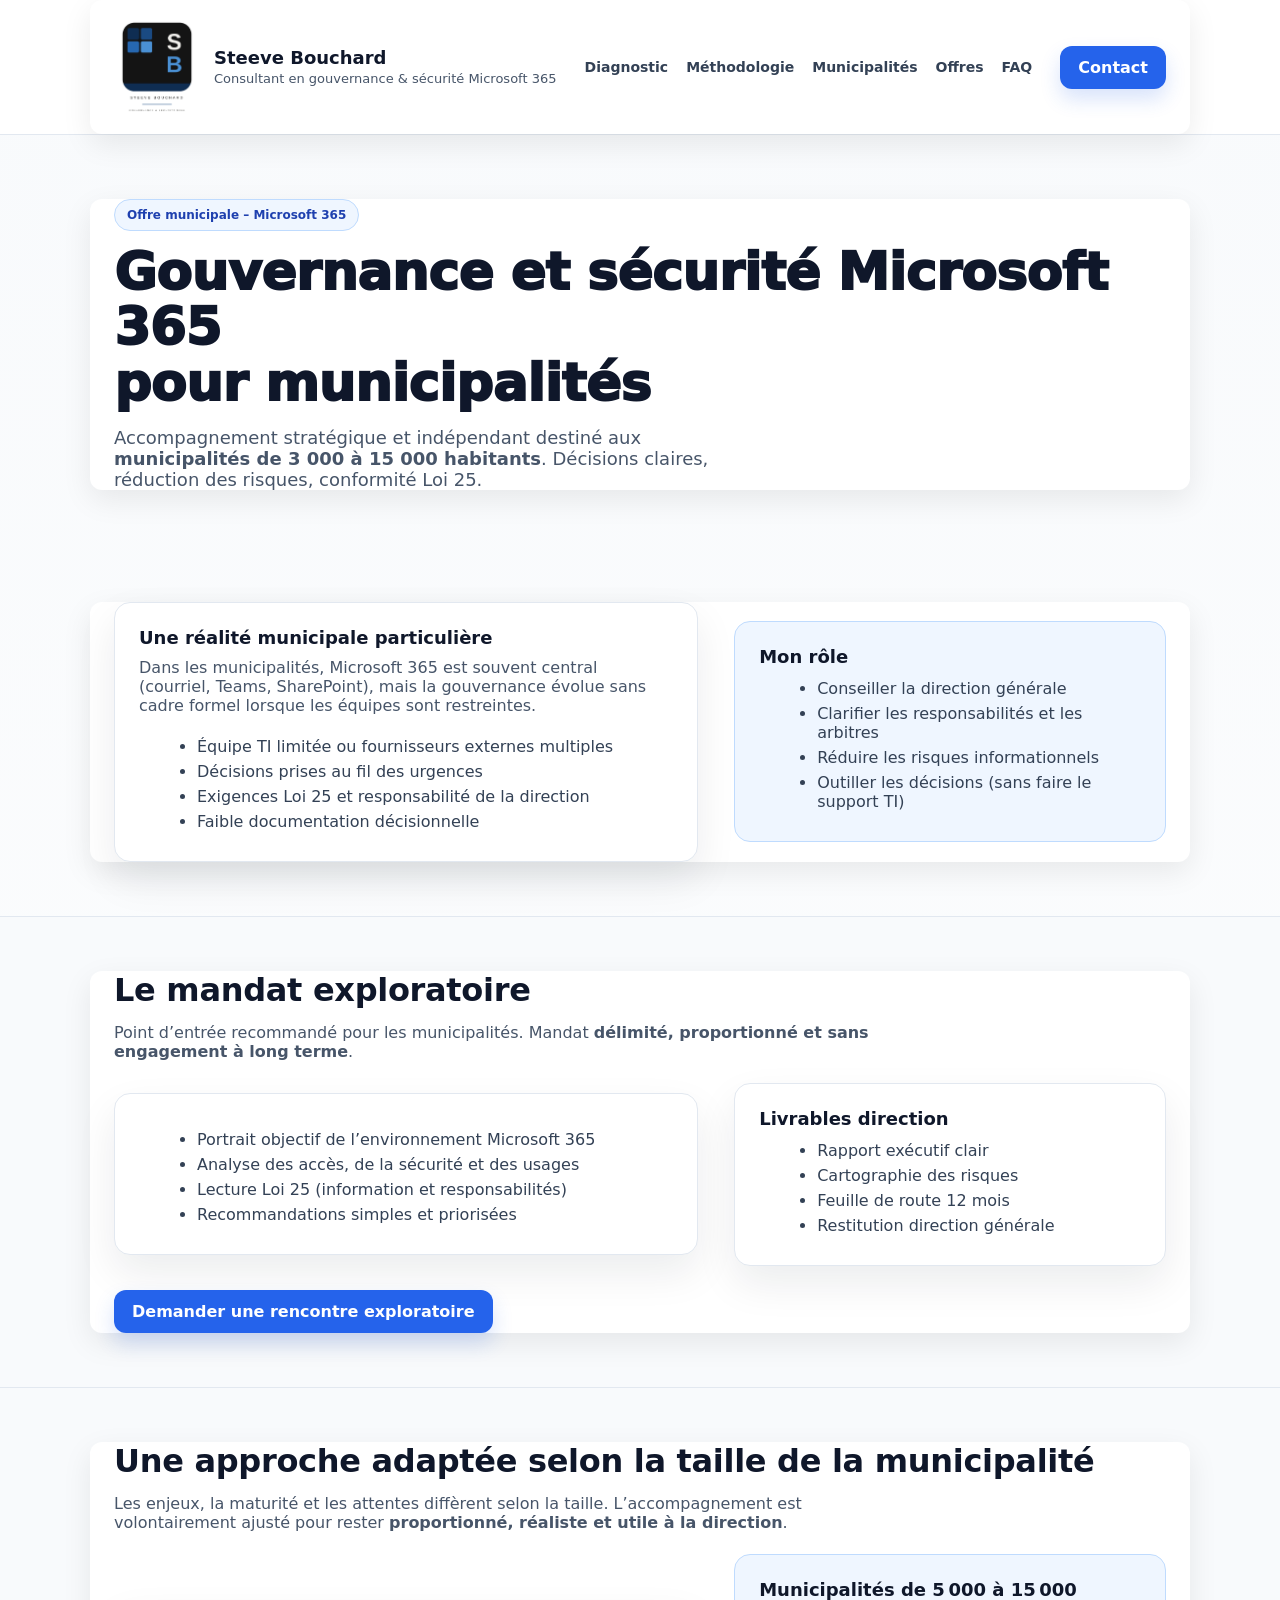
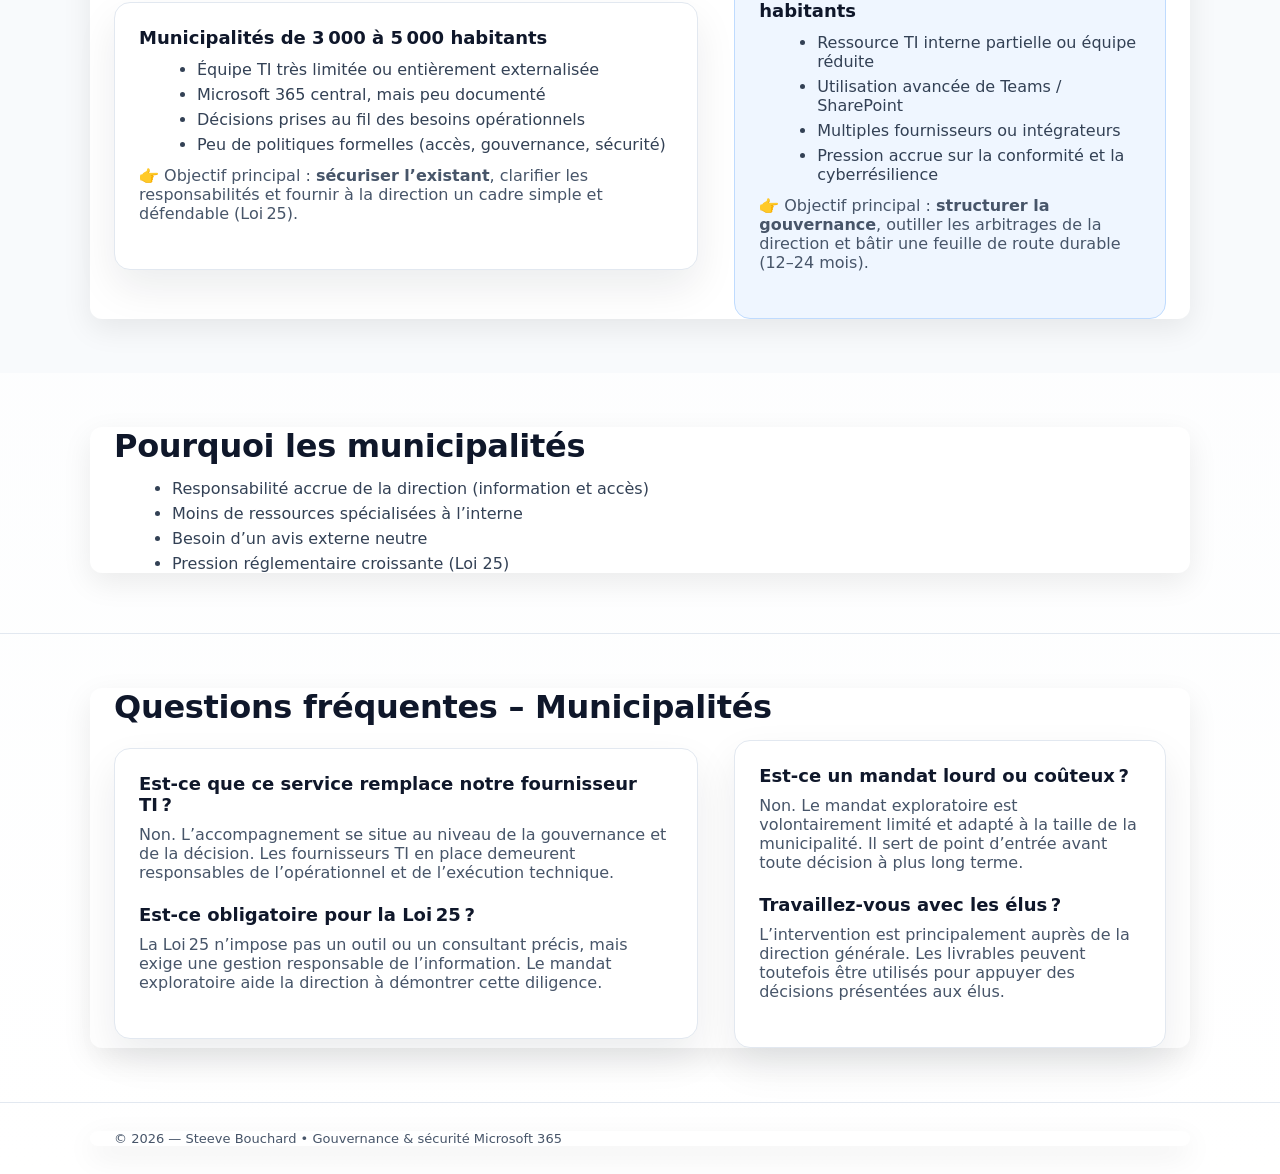
==== municipalites.html @ b4ef50aa "Ajout de la section municipalités" ====
<!doctype html>
<html lang="fr-CA">
<head>
  <meta charset="utf-8" />
  <meta name="viewport" content="width=device-width, initial-scale=1" />

  <title>Municipalités – Gouvernance et sécurité Microsoft 365 | Steeve Bouchard</title>

  <meta name="description"
    content="Accompagnement en gouvernance et sécurité Microsoft 365 pour municipalités québécoises (3 000 à 15 000 habitants). Mandat exploratoire, Loi 25, décisions directionnelles." />

  <!-- SEO local / sectoriel -->
  <meta name="keywords"
    content="gouvernance Microsoft 365 municipalité, sécurité M365 municipalités, Loi 25 municipalité, consultant Microsoft 365 municipal" />

  <!-- Reprise du style principal -->
  <link rel="stylesheet" href="/diagnostic/style.css" />

  <!-- Schema – Service municipal -->
  <script type="application/ld+json">
	{
	  "@context": "https://schema.org",
	  "@type": "FAQPage",
	  "mainEntity": [
		{
		  "@type": "Question",
		  "name": "Est-ce que ce service remplace notre fournisseur TI ?",
		  "acceptedAnswer": {
			"@type": "Answer",
			"text": "Non. L’accompagnement est stratégique et décisionnel. Les fournisseurs TI existants demeurent responsables de l’opérationnel."
		  }
		},
		{
		  "@type": "Question",
		  "name": "Est-ce obligatoire pour la Loi 25 ?",
		  "acceptedAnswer": {
			"@type": "Answer",
			"text": "La Loi 25 exige une gestion responsable de l’information. Le mandat exploratoire aide la direction à démontrer cette diligence."
		  }
		},
		{
		  "@type": "Question",
		  "name": "À qui s’adresse l’offre municipale ?",
		  "acceptedAnswer": {
			"@type": "Answer",
			"text": "Aux municipalités de 3 000 à 15 000 habitants utilisant Microsoft 365 et souhaitant structurer leur gouvernance et leur sécurité."
		  }
		}
	  ]
	}
	</script>
	
	<link rel="stylesheet" href="/assets/css/main.css">
	
</head>

<body>

<header>
  <div class="container">
    <div class="bar">
      <a class="brand" href="/">
        <img src="/assets/steeve_bouchard_logo_final.png" alt="Logo Steeve Bouchard" />
        <div>
          <div class="name">Steeve Bouchard</div>
          <div class="tag">Consultant en gouvernance & sécurité Microsoft 365</div>
        </div>
      </a>

      <nav class="links">
        <a href="/#diagnostic">Diagnostic</a>
        <a href="/#methodologie">Méthodologie</a>
        <a href="/municipalites.html">Municipalités</a>
        <a href="/#offres">Offres</a>
        <a href="/#faq">FAQ</a>
      </nav>

      <a class="btn" href="/#contact">Contact</a>
    </div>
  </div>
</header>

<main>

<section class="hero">
  <div class="container">
    <div class="pill">Offre municipale – Microsoft 365</div>
    <h1>Gouvernance et sécurité Microsoft 365<br>pour municipalités</h1>
    <p class="lead">
      Accompagnement stratégique et indépendant destiné aux
      <strong>municipalités de 3&nbsp;000 à 15&nbsp;000 habitants</strong>.
      Décisions claires, réduction des risques, conformité Loi&nbsp;25.
    </p>
  </div>
</section>

<section>
  <div class="container grid2">

    <div class="card">
      <h3>Une réalité municipale particulière</h3>
      <p class="sub">
        Dans les municipalités, Microsoft 365 est souvent central
        (courriel, Teams, SharePoint), mais la gouvernance évolue sans cadre
        formel lorsque les équipes sont restreintes.
      </p>
      <ul>
        <li>Équipe TI limitée ou fournisseurs externes multiples</li>
        <li>Décisions prises au fil des urgences</li>
        <li>Exigences Loi 25 et responsabilité de la direction</li>
        <li>Faible documentation décisionnelle</li>
      </ul>
    </div>

    <div class="card soft">
      <h3>Mon rôle</h3>
      <ul>
        <li>Conseiller la direction générale</li>
        <li>Clarifier les responsabilités et les arbitres</li>
        <li>Réduire les risques informationnels</li>
        <li>Outiller les décisions (sans faire le support TI)</li>
      </ul>
    </div>

  </div>
</section>

<section style="background:#f8fafc;border-top:1px solid var(--border)">
  <div class="container">
    <div class="section-title">
      <h2>Le mandat exploratoire</h2>
    </div>
    <p class="sub">
      Point d’entrée recommandé pour les municipalités. Mandat
      <strong>délimité, proportionné et sans engagement à long terme</strong>.
    </p>

    <div class="grid2">
      <div class="card">
        <ul>
          <li>Portrait objectif de l’environnement Microsoft 365</li>
          <li>Analyse des accès, de la sécurité et des usages</li>
          <li>Lecture Loi 25 (information et responsabilités)</li>
          <li>Recommandations simples et priorisées</li>
        </ul>
      </div>

      <div class="card">
        <h3>Livrables direction</h3>
        <ul>
          <li>Rapport exécutif clair</li>
          <li>Cartographie des risques</li>
          <li>Feuille de route 12 mois</li>
          <li>Restitution direction générale</li>
        </ul>
      </div>
    </div>

    <a href="/#contact" class="btn" style="margin-top:24px">
      Demander une rencontre exploratoire
    </a>
  </div>
</section>

<section style="background:#f8fafc;border-top:1px solid var(--border)">
  <div class="container">
    <div class="section-title">
      <h2>Une approche adaptée selon la taille de la municipalité</h2>
    </div>
    <p class="sub">
      Les enjeux, la maturité et les attentes diffèrent selon la taille.
      L’accompagnement est volontairement ajusté pour rester
      <strong>proportionné, réaliste et utile à la direction</strong>.
    </p>

    <div class="grid2">

      <!-- 3 000 – 5 000 -->
      <div class="card">
        <h3>Municipalités de 3 000 à 5 000 habitants</h3>
        <ul>
          <li>Équipe TI très limitée ou entièrement externalisée</li>
          <li>Microsoft 365 central, mais peu documenté</li>
          <li>Décisions prises au fil des besoins opérationnels</li>
          <li>Peu de politiques formelles (accès, gouvernance, sécurité)</li>
        </ul>
        <p class="sub" style="margin-top:12px">
          👉 Objectif principal : <strong>sécuriser l’existant</strong>,
          clarifier les responsabilités et fournir à la direction un cadre
          simple et défendable (Loi 25).
        </p>
      </div>

      <!-- 5 000 – 15 000 -->
      <div class="card soft">
        <h3>Municipalités de 5 000 à 15 000 habitants</h3>
        <ul>
          <li>Ressource TI interne partielle ou équipe réduite</li>
          <li>Utilisation avancée de Teams / SharePoint</li>
          <li>Multiples fournisseurs ou intégrateurs</li>
          <li>Pression accrue sur la conformité et la cyberrésilience</li>
        </ul>
        <p class="sub" style="margin-top:12px">
          👉 Objectif principal : <strong>structurer la gouvernance</strong>,
          outiller les arbitrages de la direction et bâtir une feuille de route
          durable (12–24 mois).
        </p>
      </div>

    </div>
  </div>
</section>

<section>
  <div class="container">
    <div class="section-title">
      <h2>Pourquoi les municipalités</h2>
    </div>
    <ul>
      <li>Responsabilité accrue de la direction (information et accès)</li>
      <li>Moins de ressources spécialisées à l’interne</li>
      <li>Besoin d’un avis externe neutre</li>
      <li>Pression réglementaire croissante (Loi 25)</li>
    </ul>
  </div>
</section>

<section id="faq" style="border-top:1px solid var(--border)">
  <div class="container">
    <div class="section-title">
      <h2>Questions fréquentes – Municipalités</h2>
    </div>

    <div class="grid2">

      <div class="card">
        <h3>Est-ce que ce service remplace notre fournisseur TI ?</h3>
        <p class="sub">
          Non. L’accompagnement se situe au niveau de la gouvernance et de la
          décision. Les fournisseurs TI en place demeurent responsables de
          l’opérationnel et de l’exécution technique.
        </p>

        <h3 style="margin-top:16px">
          Est-ce obligatoire pour la Loi 25 ?
        </h3>
        <p class="sub">
          La Loi 25 n’impose pas un outil ou un consultant précis, mais
          exige une gestion responsable de l’information. Le mandat
          exploratoire aide la direction à démontrer cette diligence.
        </p>
      </div>

      <div class="card">
        <h3>Est-ce un mandat lourd ou coûteux ?</h3>
        <p class="sub">
          Non. Le mandat exploratoire est volontairement limité et adapté
          à la taille de la municipalité. Il sert de point d’entrée avant
          toute décision à plus long terme.
        </p>

        <h3 style="margin-top:16px">
          Travaillez-vous avec les élus ?
        </h3>
        <p class="sub">
          L’intervention est principalement auprès de la direction
          générale. Les livrables peuvent toutefois être utilisés pour
          appuyer des décisions présentées aux élus.
        </p>
      </div>

    </div>
  </div>
</section>


</main>

<footer>
  <div class="container">
    © 2026 — Steeve Bouchard • Gouvernance & sécurité Microsoft 365
  </div>
</footer>

</body>
</html>
---- diagnostic/style.css ----
body {
  font-family: system-ui, -apple-system, Segoe UI, sans-serif;
  background: #f5f7fa;
  color: #111827;
}

.container {
  max-width: 900px;
  margin: 40px auto;
  background: #ffffff;
  padding: 40px;
  border-radius: 12px;
  box-shadow: 0 10px 30px rgba(0,0,0,0.08);
}

h1 { margin-top: 0; }

.intro { color: #4b5563; }

.question { margin-bottom: 24px; }

.question p { font-weight: 600; }

label { margin-right: 16px; }

.btn-primary {
  background: #2563eb;
  color: white;
  border: none;
  padding: 14px 22px;
  font-weight: 600;
  border-radius: 8px;
  cursor: pointer;
}

.btn-secondary {
  display: inline-block;
  margin-top: 20px;
  background: #111827;
  color: white;
  padding: 14px 22px;
  border-radius: 8px;
  font-weight: 600;
  text-decoration: none;
}

.result {
  margin-top: 30px;
  padding: 24px;
  background: #f0f9ff;
  border-radius: 8px;
}

.hidden { display: none; }
---- assets/css/main.css ----
:root{
      --bg:#f8fafc; --surface:#ffffff; --muted:#475569; --text:#0f172a;
      --border:#e2e8f0; --blue:#2563eb; --blue2:#1d4ed8; --blueSoft:#eff6ff;
      --shadow:0 18px 40px rgba(15,23,42,.08);
      --radius:16px;
    }
    *{box-sizing:border-box}
    body{margin:0;font-family:system-ui,-apple-system,Segoe UI,Roboto,Arial;background:linear-gradient(180deg,var(--bg),#fff);color:var(--text)}
    a{color:inherit;text-decoration:none}
    .container{max-width:1100px;margin:0 auto;padding:0 24px}

    header{position:sticky;top:0;z-index:50;background:rgba(255,255,255,.92);backdrop-filter:saturate(180%) blur(10px);border-bottom:1px solid var(--border)}
    header .bar{display:flex;align-items:center;justify-content:space-between;padding:18px 0;gap:14px}
    .brand{display:flex;align-items:center;gap:14px}
    .brand img{width:86px;height:auto}
    .brand .name{font-weight:900;font-size:18px;line-height:1.1}
    .brand .tag{color:var(--muted);font-size:13px;margin-top:3px}
    nav.links{display:flex;gap:18px;align-items:center;flex-wrap:wrap;justify-content:flex-end}
    nav.links a{color:#334155;font-weight:700;font-size:14px}
    nav.links a:hover{color:#0f172a}
    .btn{display:inline-flex;align-items:center;justify-content:center;gap:10px;background:var(--blue);color:#fff;border-radius:12px;padding:12px 18px;font-weight:800;box-shadow:0 10px 20px rgba(37,99,235,.18)}
    .btn:hover{background:var(--blue2)}
    .btn.secondary{background:#fff;color:var(--blue);border:1px solid #c7d2fe;box-shadow:none}
    .btn.secondary:hover{background:var(--blueSoft)}

    .hero{padding:64px 0 36px}
    .grid2{display:grid;grid-template-columns:1.15fr .85fr;gap:36px;align-items:center}
    h1{font-size:52px;line-height:1.06;margin:0 0 16px;font-weight:950;letter-spacing:-.6px}
    .lead{font-size:18px;color:var(--muted);margin:0 0 22px;max-width:52ch}
    .pill{display:inline-flex;align-items:center;gap:8px;background:var(--blueSoft);color:#1e40af;border:1px solid #bfdbfe;border-radius:999px;padding:8px 12px;font-weight:900;font-size:12px;margin-bottom:14px}

    .card{background:var(--surface);border:1px solid var(--border);border-radius:var(--radius);padding:24px;box-shadow:var(--shadow)}
    .card.soft{background:var(--blueSoft);border-color:#bfdbfe;box-shadow:none}
    .card h3{margin:0 0 10px;font-size:18px}
    ul{margin:12px 0 0 18px;color:#334155}
    li{margin:6px 0}

    section{padding:54px 0}
    .section-title{display:flex;align-items:center;gap:12px;margin:0 0 14px}
    .section-title h2{margin:0;font-size:32px;letter-spacing:-.3px}
    .icon{width:22px;height:22px;fill:var(--blue)}
    .sub{margin:0 0 22px;color:var(--muted);max-width:80ch}

    .grid3{display:grid;grid-template-columns:repeat(3,1fr);gap:18px}
    .offer{display:flex;flex-direction:column;gap:14px}
    .offer .top{display:flex;align-items:flex-start;gap:12px}
    .offer p{margin:0;color:var(--muted)}
    .meta{display:flex;gap:10px;flex-wrap:wrap;color:#475569;font-size:12px}
    .badge{display:inline-flex;align-items:center;gap:6px;border:1px solid var(--border);border-radius:999px;padding:6px 10px;background:#fff}

    form{display:grid;gap:14px}
    label{display:grid;gap:6px;font-weight:800;font-size:13px;color:#334155}
    input, textarea{font:inherit;padding:12px 12px;border-radius:12px;border:1px solid var(--border);background:#fff}
    input:focus, textarea:focus{outline:3px solid rgba(37,99,235,.15);border-color:#93c5fd}
    textarea{min-height:120px;resize:vertical}
    .form-row{display:grid;grid-template-columns:1fr 1fr;gap:14px}
    .hint{font-size:12px;color:var(--muted);margin:0}
    .success{display:none;margin-top:10px;background:#ecfdf5;border:1px solid #a7f3d0;color:#065f46;border-radius:12px;padding:10px 12px;font-weight:800}

    footer{padding:28px 0;border-top:1px solid var(--border);color:var(--muted);font-size:13px}

    @media (max-width: 900px){
      .grid2{grid-template-columns:1fr}
      h1{font-size:40px}
      .grid3{grid-template-columns:1fr}
      .form-row{grid-template-columns:1fr}
      nav.links{display:none}
    }
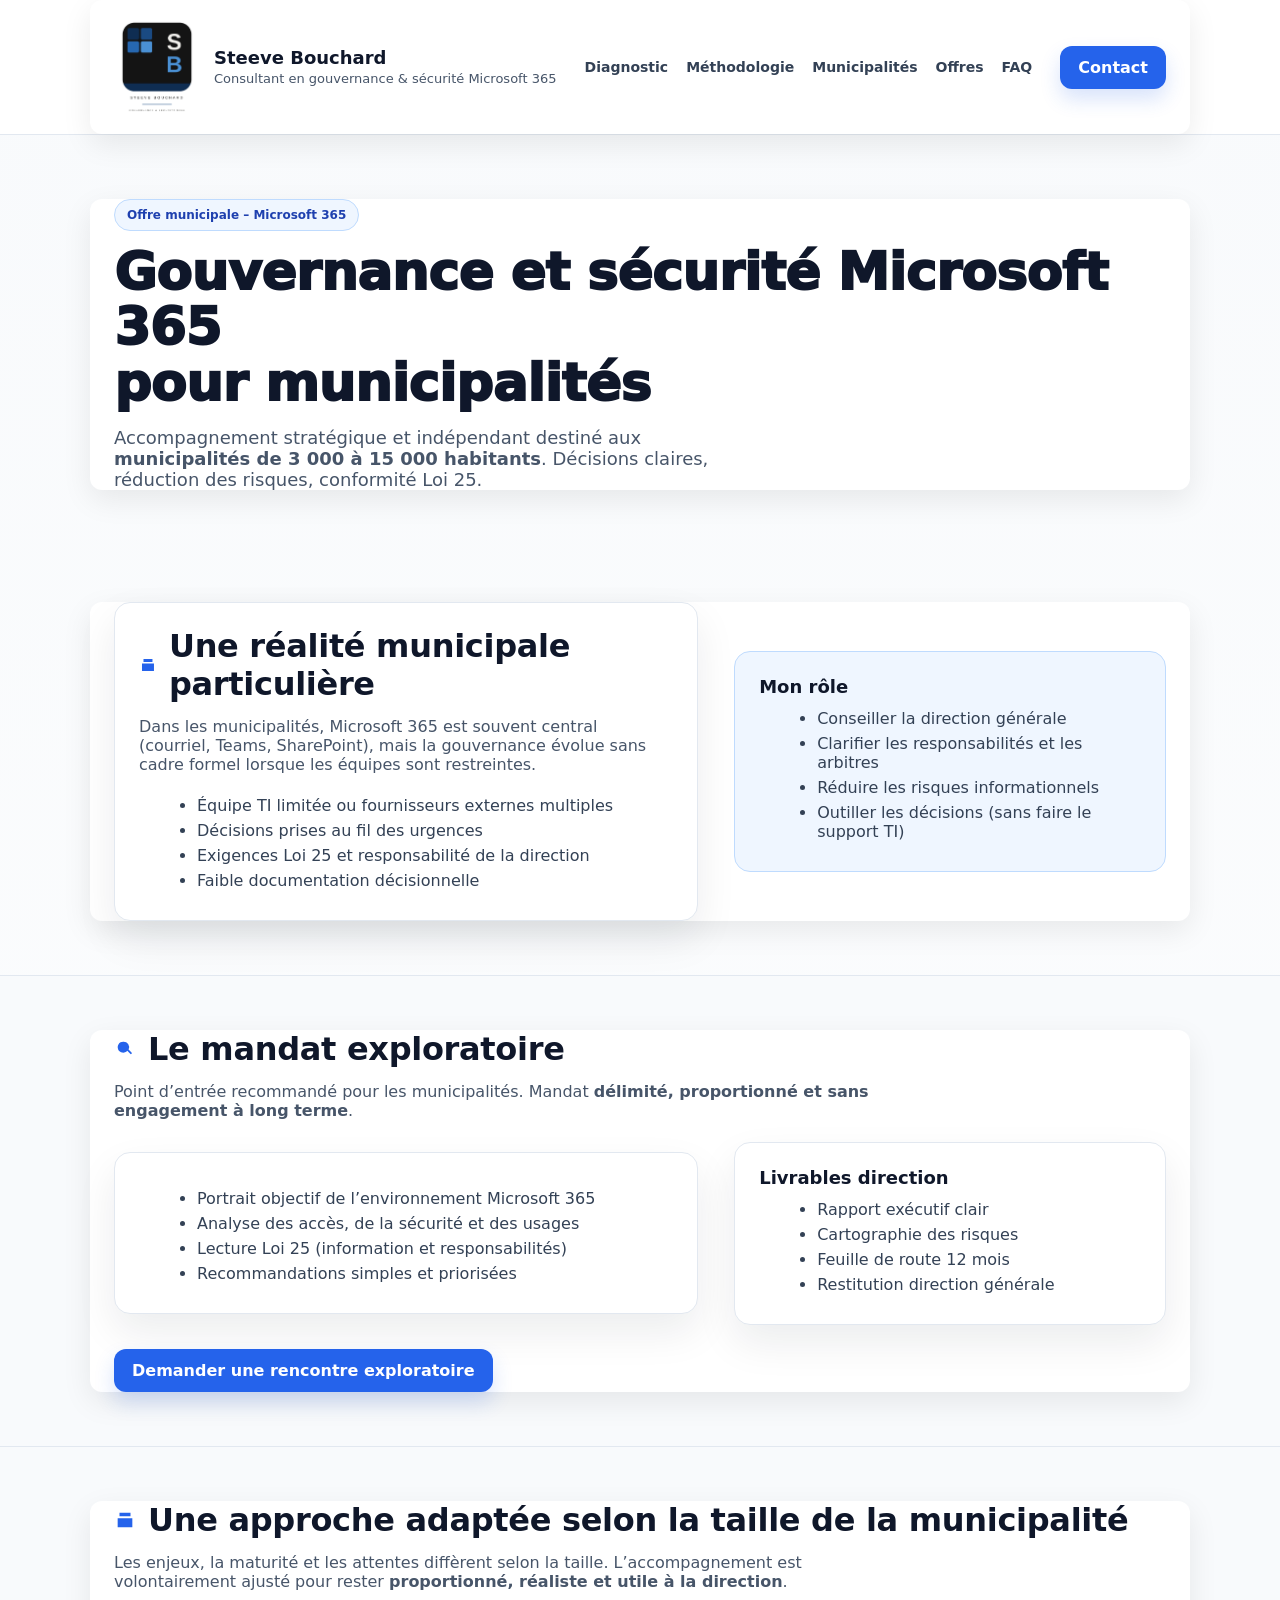
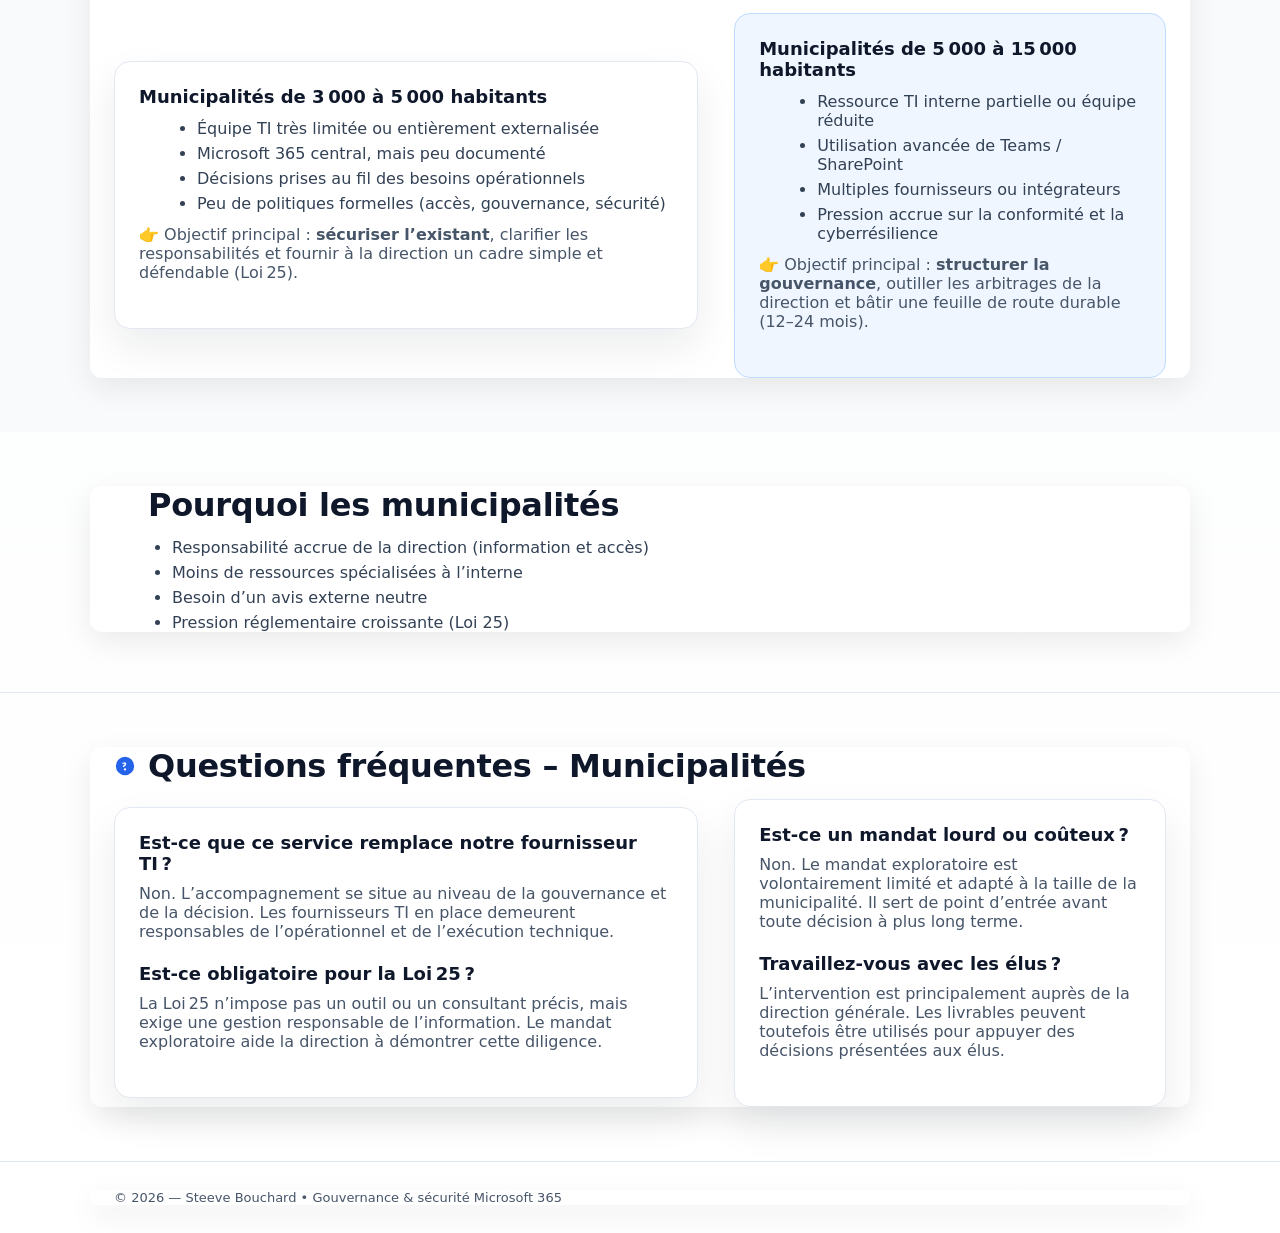
==== commit 202c69c6: "Changement de style" ====
--- a/municipalites.html
+++ b/municipalites.html
@@ -98,7 +98,14 @@
   <div class="container grid2">
 
     <div class="card">
-      <h3>Une réalité municipale particulière</h3>
+      
+	<div class="section-title">
+      <svg class="icon" viewBox="0 0 24 24" aria-hidden="true">
+        <path d="M4 10h16v10H4V10zm2-6h12v4H6V4z"/>
+      </svg>
+      <h2>Une réalité municipale particulière</h2>
+    </div>
+
       <p class="sub">
         Dans les municipalités, Microsoft 365 est souvent central
         (courriel, Teams, SharePoint), mais la gouvernance évolue sans cadre
@@ -128,6 +135,11 @@
 <section style="background:#f8fafc;border-top:1px solid var(--border)">
   <div class="container">
     <div class="section-title">
+		
+	  <svg class="icon" viewBox="0 0 24 24" aria-hidden="true">
+        <path d="M10 4a6 6 0 104.472 10.03l3.249 3.25a1 1 0 001.414-1.415l-3.25-3.249A6 6 0 0010 4z"/>
+      </svg>
+
       <h2>Le mandat exploratoire</h2>
     </div>
     <p class="sub">
@@ -165,6 +177,11 @@
 <section style="background:#f8fafc;border-top:1px solid var(--border)">
   <div class="container">
     <div class="section-title">
+	
+	  <svg class="icon" viewBox="0 0 24 24" aria-hidden="true">
+        <path d="M4 10h16v10H4V10zm2-6h12v4H6V4z"/>
+      </svg>
+
       <h2>Une approche adaptée selon la taille de la municipalité</h2>
     </div>
     <p class="sub">
@@ -214,6 +231,11 @@
 <section>
   <div class="container">
     <div class="section-title">
+	
+	  <svg class="icon" viewBox="0 0 24 24" aria-hidden="true">
+        <path d="M3 11h18M3 7h18M3 15h18"/>
+      </svg>
+
       <h2>Pourquoi les municipalités</h2>
     </div>
     <ul>
@@ -228,6 +250,11 @@
 <section id="faq" style="border-top:1px solid var(--border)">
   <div class="container">
     <div class="section-title">
+	
+	  <svg class="icon" viewBox="0 0 24 24" aria-hidden="true">
+        <path d="M12 2a10 10 0 100 20 10 10 0 000-20zm0 15a1.25 1.25 0 110-2.5A1.25 1.25 0 0112 17zm1-6.5c0 .8-.55 1.1-1.1 1.38-.4.2-.65.45-.65.87V13h-1.5v-.5c0-.9.5-1.4 1.1-1.7.45-.22.75-.42.75-.8a.8.8 0 00-.85-.8c-.5 0-.85.3-.9.75H9c.1-1.2 1.1-2 2.25-2 1.2 0 2.1.8 2.1 1.95z"/>
+      </svg>
+
       <h2>Questions fréquentes – Municipalités</h2>
     </div>
 
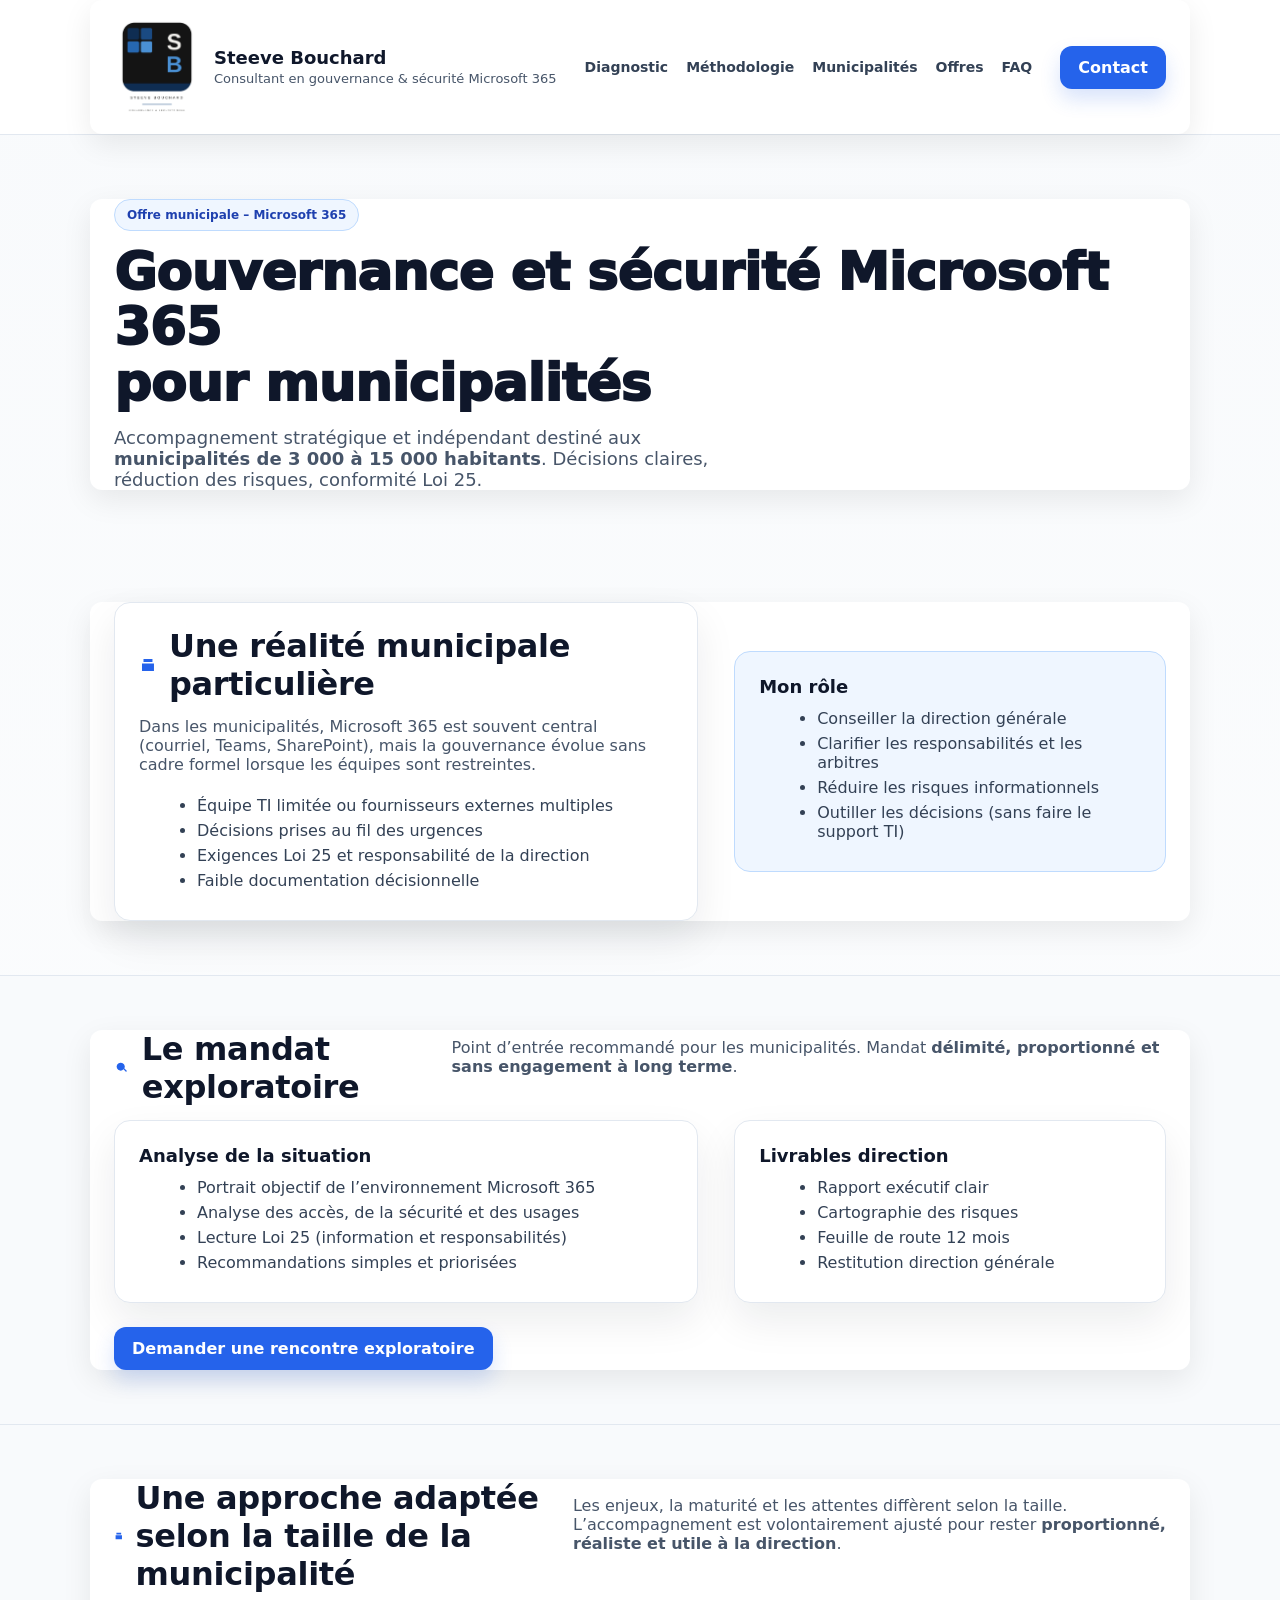
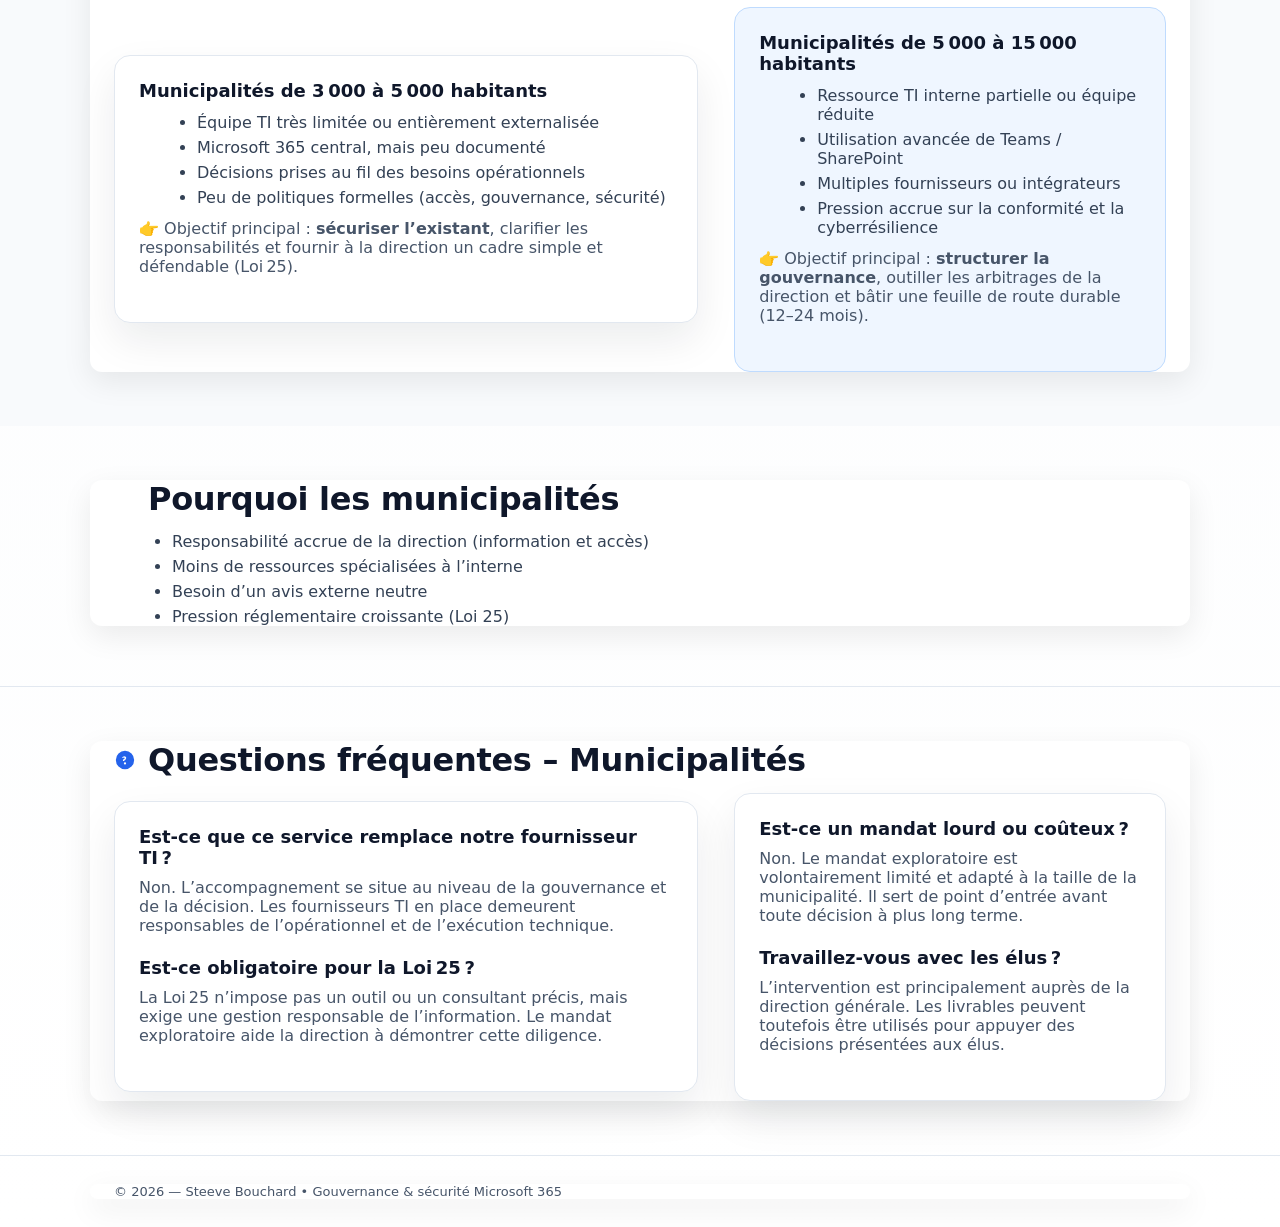
==== commit b550738e: "Changement de style" ====
--- a/municipalites.html
+++ b/municipalites.html
@@ -136,19 +136,20 @@
   <div class="container">
     <div class="section-title">
 		
-	  <svg class="icon" viewBox="0 0 24 24" aria-hidden="true">
-        <path d="M10 4a6 6 0 104.472 10.03l3.249 3.25a1 1 0 001.414-1.415l-3.25-3.249A6 6 0 0010 4z"/>
-      </svg>
-
-      <h2>Le mandat exploratoire</h2>
-    </div>
-    <p class="sub">
-      Point d’entrée recommandé pour les municipalités. Mandat
-      <strong>délimité, proportionné et sans engagement à long terme</strong>.
-    </p>
-
+		<svg class="icon" viewBox="0 0 24 24" aria-hidden="true">
+			<path d="M10 4a6 6 0 104.472 10.03l3.249 3.25a1 1 0 001.414-1.415l-3.25-3.249A6 6 0 0010 4z"/>
+		</svg>
+
+		<h2>Le mandat exploratoire</h2>
+    
+		<p class="sub">
+		  Point d’entrée recommandé pour les municipalités. Mandat
+		  <strong>délimité, proportionné et sans engagement à long terme</strong>.
+		</p>
+	</div>
     <div class="grid2">
       <div class="card">
+		<h3>Analyse de la situation</h3>
         <ul>
           <li>Portrait objectif de l’environnement Microsoft 365</li>
           <li>Analyse des accès, de la sécurité et des usages</li>
@@ -178,18 +179,18 @@
   <div class="container">
     <div class="section-title">
 	
-	  <svg class="icon" viewBox="0 0 24 24" aria-hidden="true">
-        <path d="M4 10h16v10H4V10zm2-6h12v4H6V4z"/>
-      </svg>
-
-      <h2>Une approche adaptée selon la taille de la municipalité</h2>
-    </div>
-    <p class="sub">
-      Les enjeux, la maturité et les attentes diffèrent selon la taille.
-      L’accompagnement est volontairement ajusté pour rester
-      <strong>proportionné, réaliste et utile à la direction</strong>.
-    </p>
-
+		<svg class="icon" viewBox="0 0 24 24" aria-hidden="true">
+			<path d="M4 10h16v10H4V10zm2-6h12v4H6V4z"/>
+		</svg>
+
+		<h2>Une approche adaptée selon la taille de la municipalité</h2>
+    
+		<p class="sub">
+		  Les enjeux, la maturité et les attentes diffèrent selon la taille.
+		  L’accompagnement est volontairement ajusté pour rester
+		  <strong>proportionné, réaliste et utile à la direction</strong>.
+		</p>
+	</div>
     <div class="grid2">
 
       <!-- 3 000 – 5 000 -->
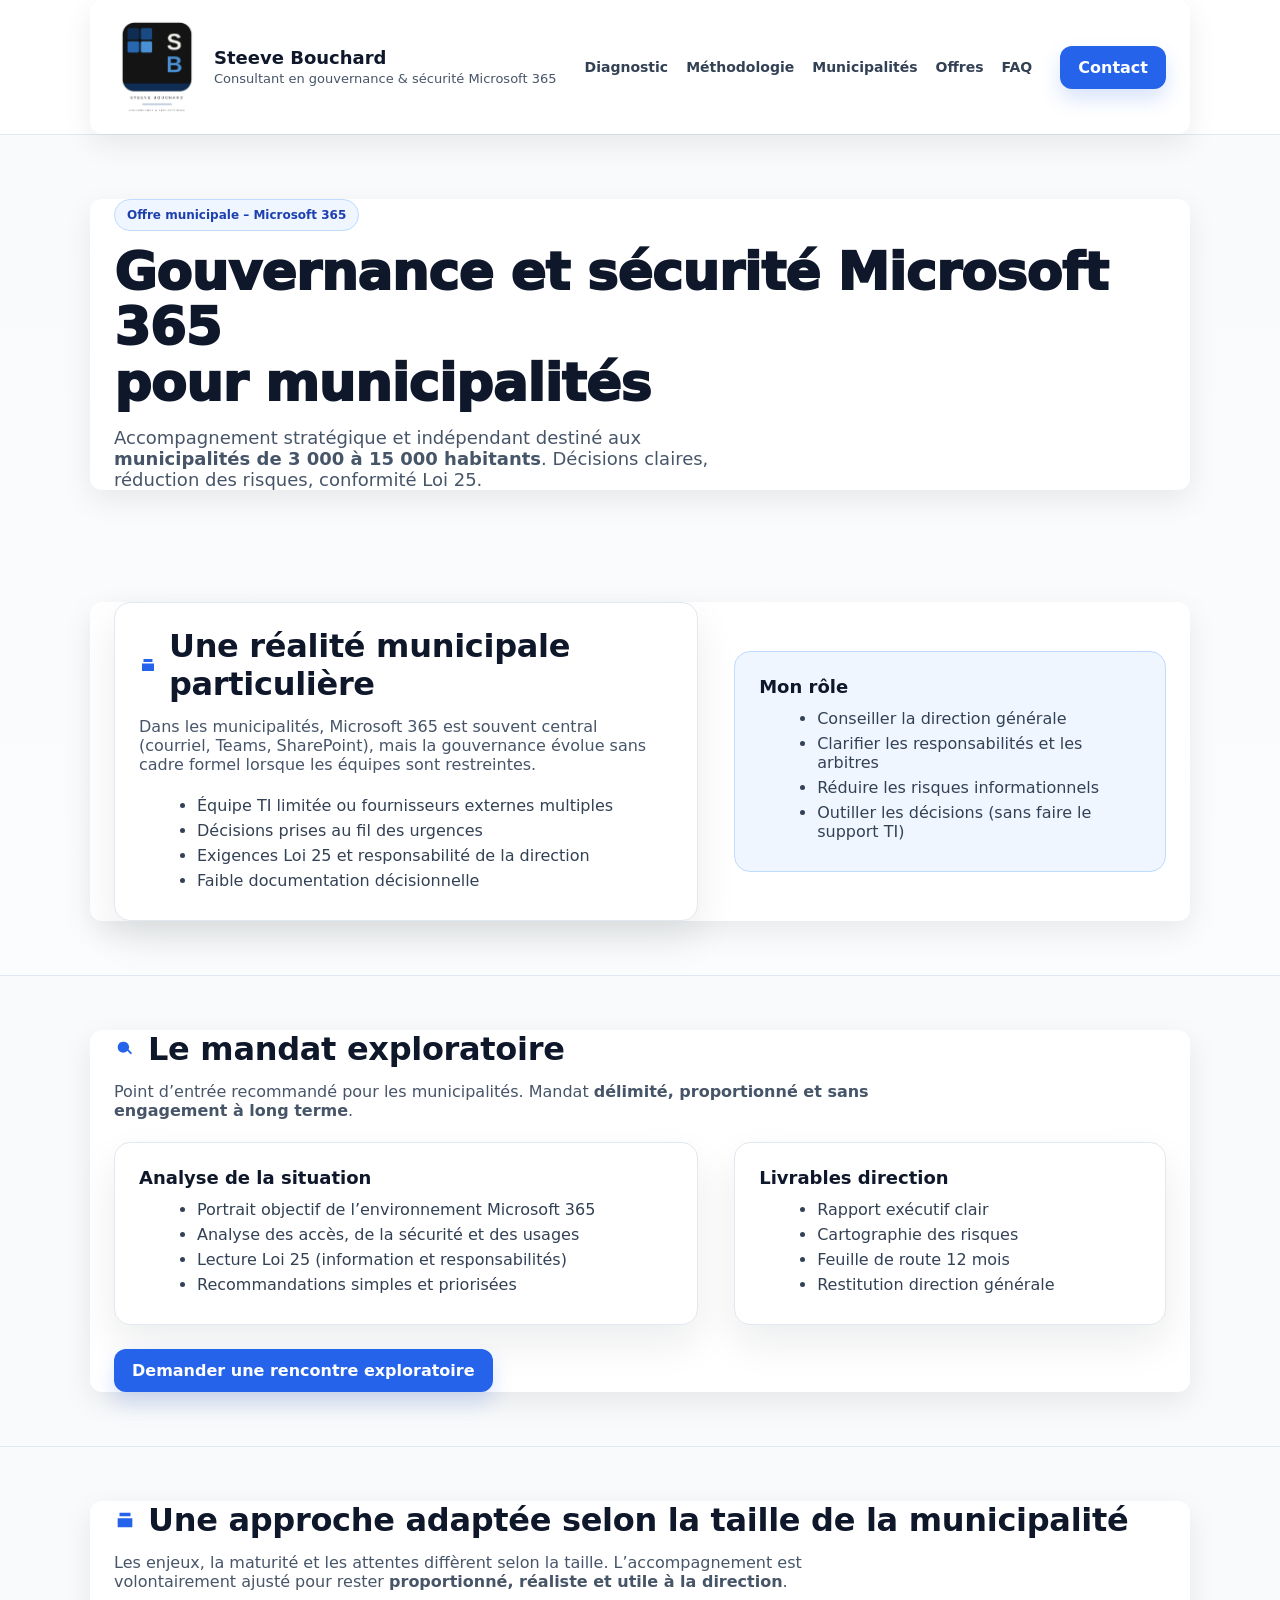
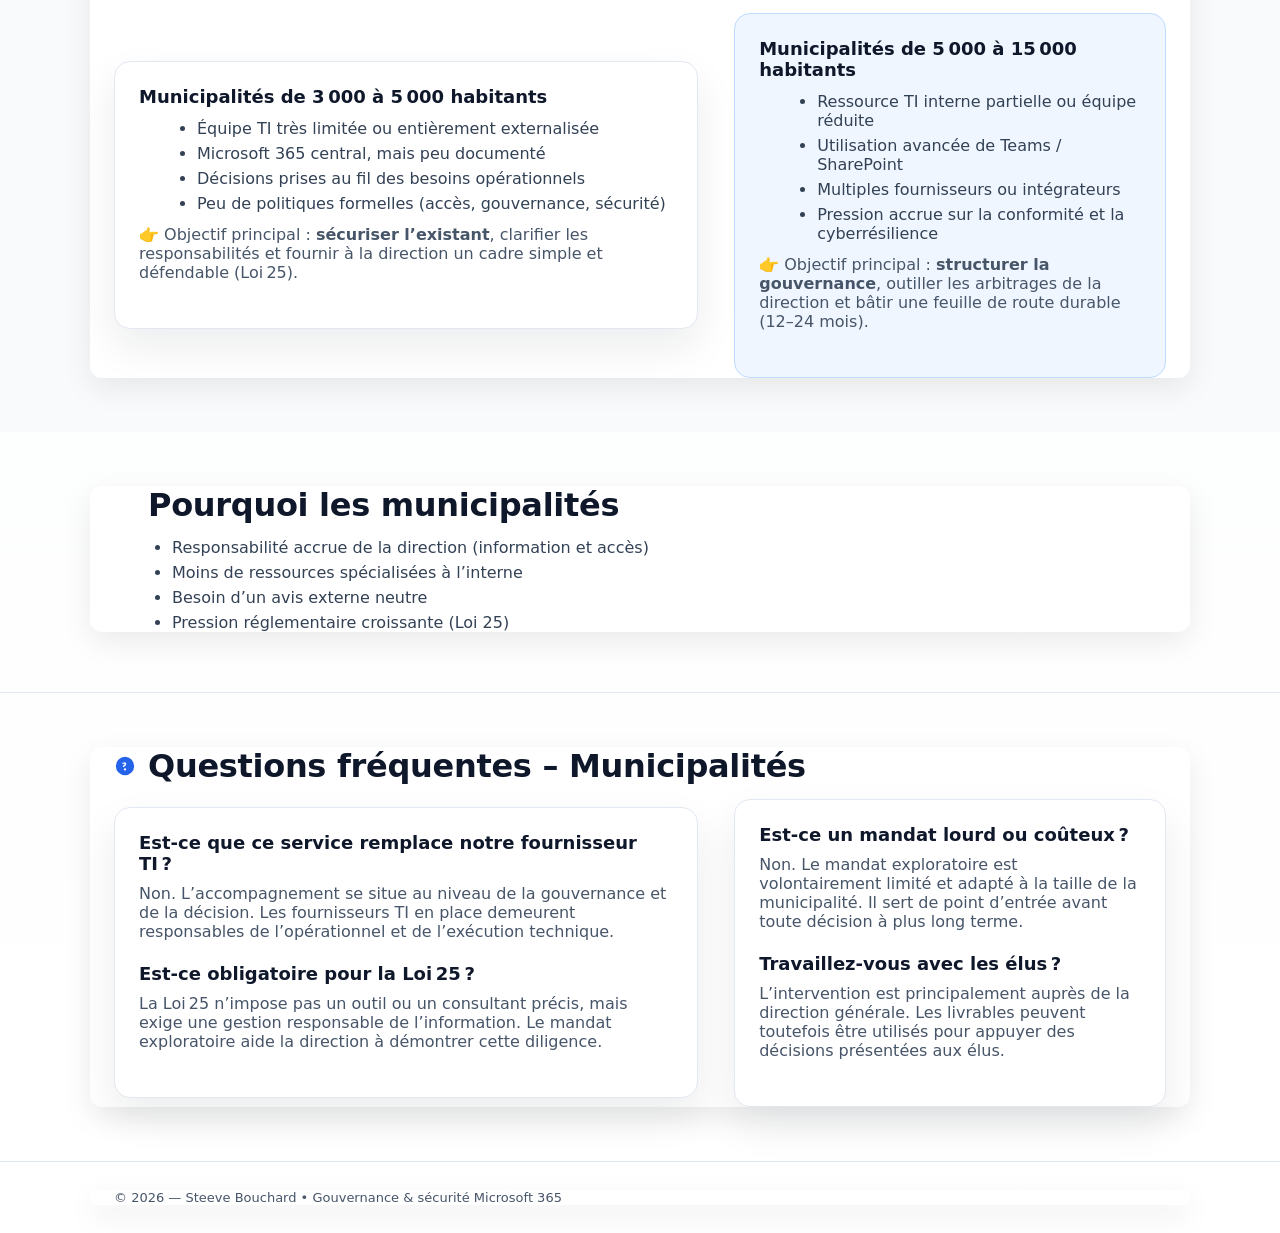
==== commit c2476f2e: "Essaie" ====
--- a/municipalites.html
+++ b/municipalites.html
@@ -141,12 +141,12 @@
 		</svg>
 
 		<h2>Le mandat exploratoire</h2>
-    
+    </div>
 		<p class="sub">
 		  Point d’entrée recommandé pour les municipalités. Mandat
 		  <strong>délimité, proportionné et sans engagement à long terme</strong>.
 		</p>
-	</div>
+	
     <div class="grid2">
       <div class="card">
 		<h3>Analyse de la situation</h3>
@@ -184,13 +184,13 @@
 		</svg>
 
 		<h2>Une approche adaptée selon la taille de la municipalité</h2>
-    
+    </div>
 		<p class="sub">
 		  Les enjeux, la maturité et les attentes diffèrent selon la taille.
 		  L’accompagnement est volontairement ajusté pour rester
 		  <strong>proportionné, réaliste et utile à la direction</strong>.
 		</p>
-	</div>
+	
     <div class="grid2">
 
       <!-- 3 000 – 5 000 -->
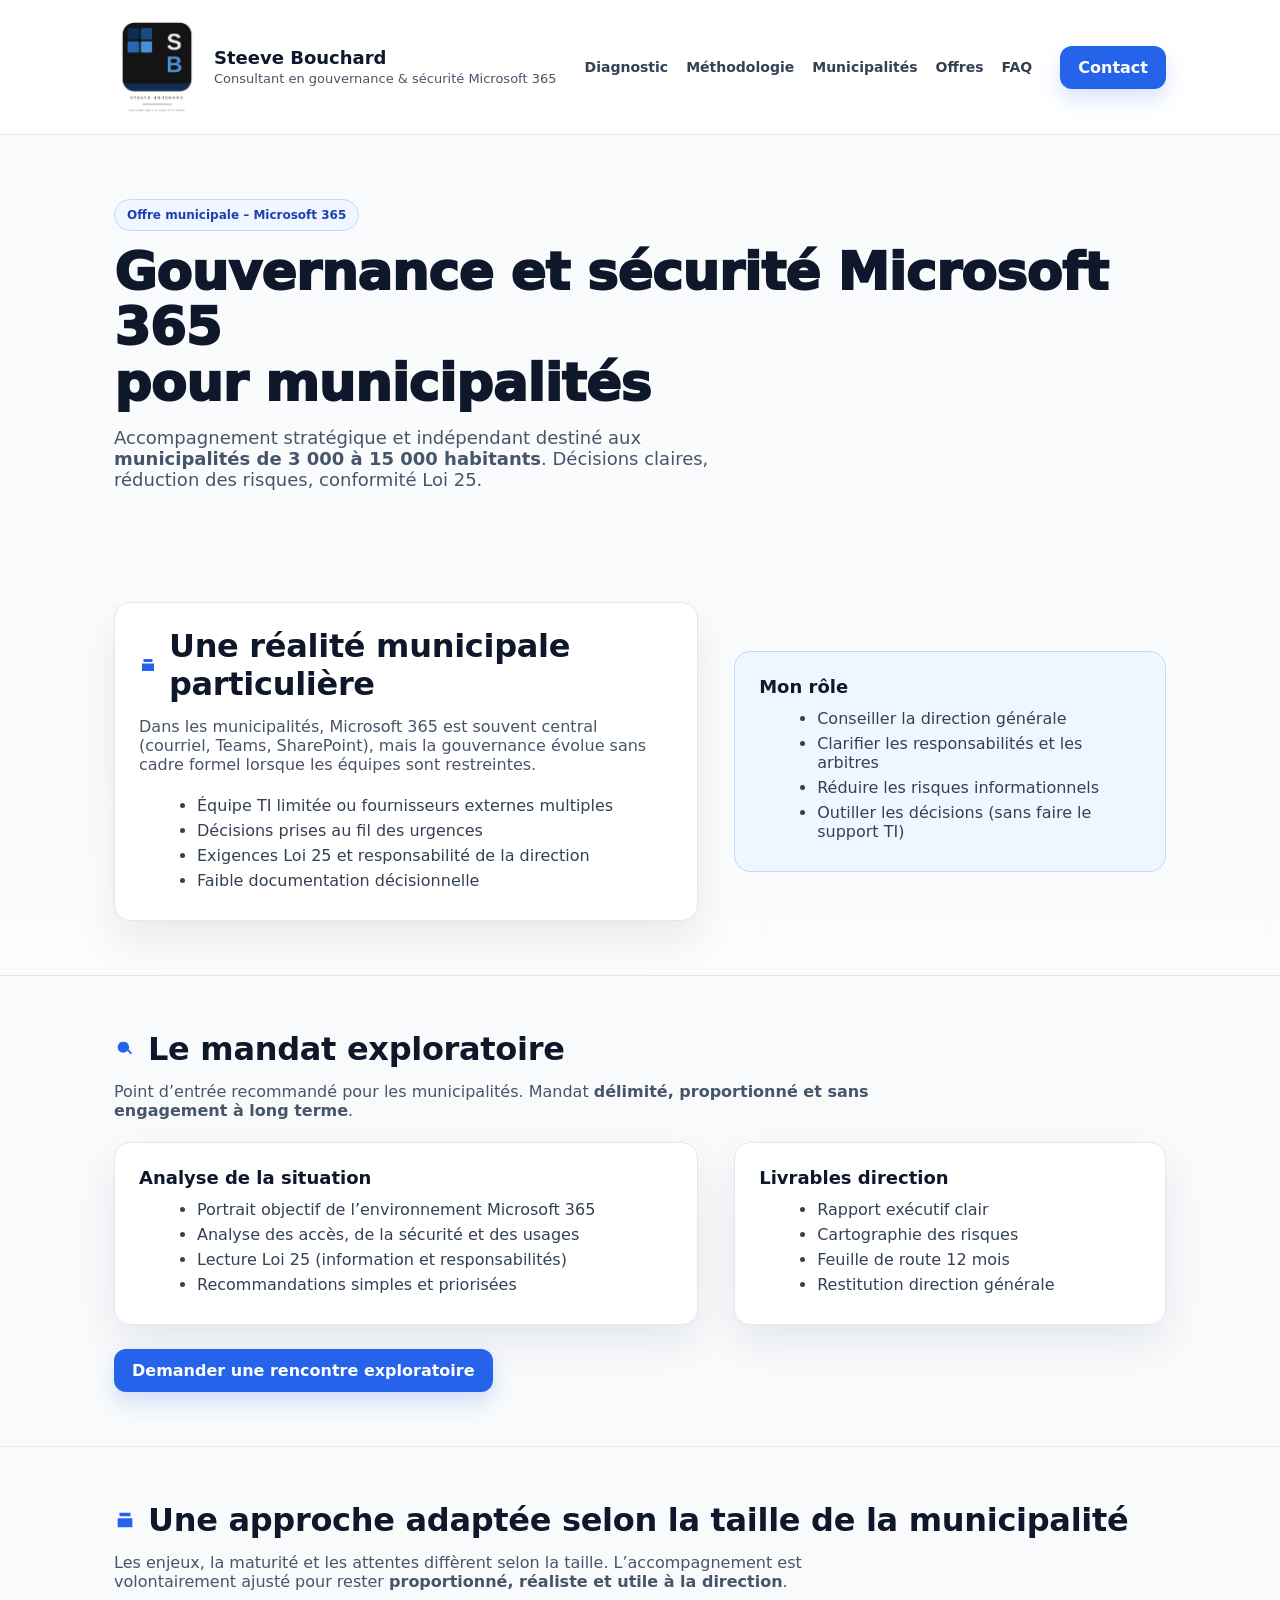
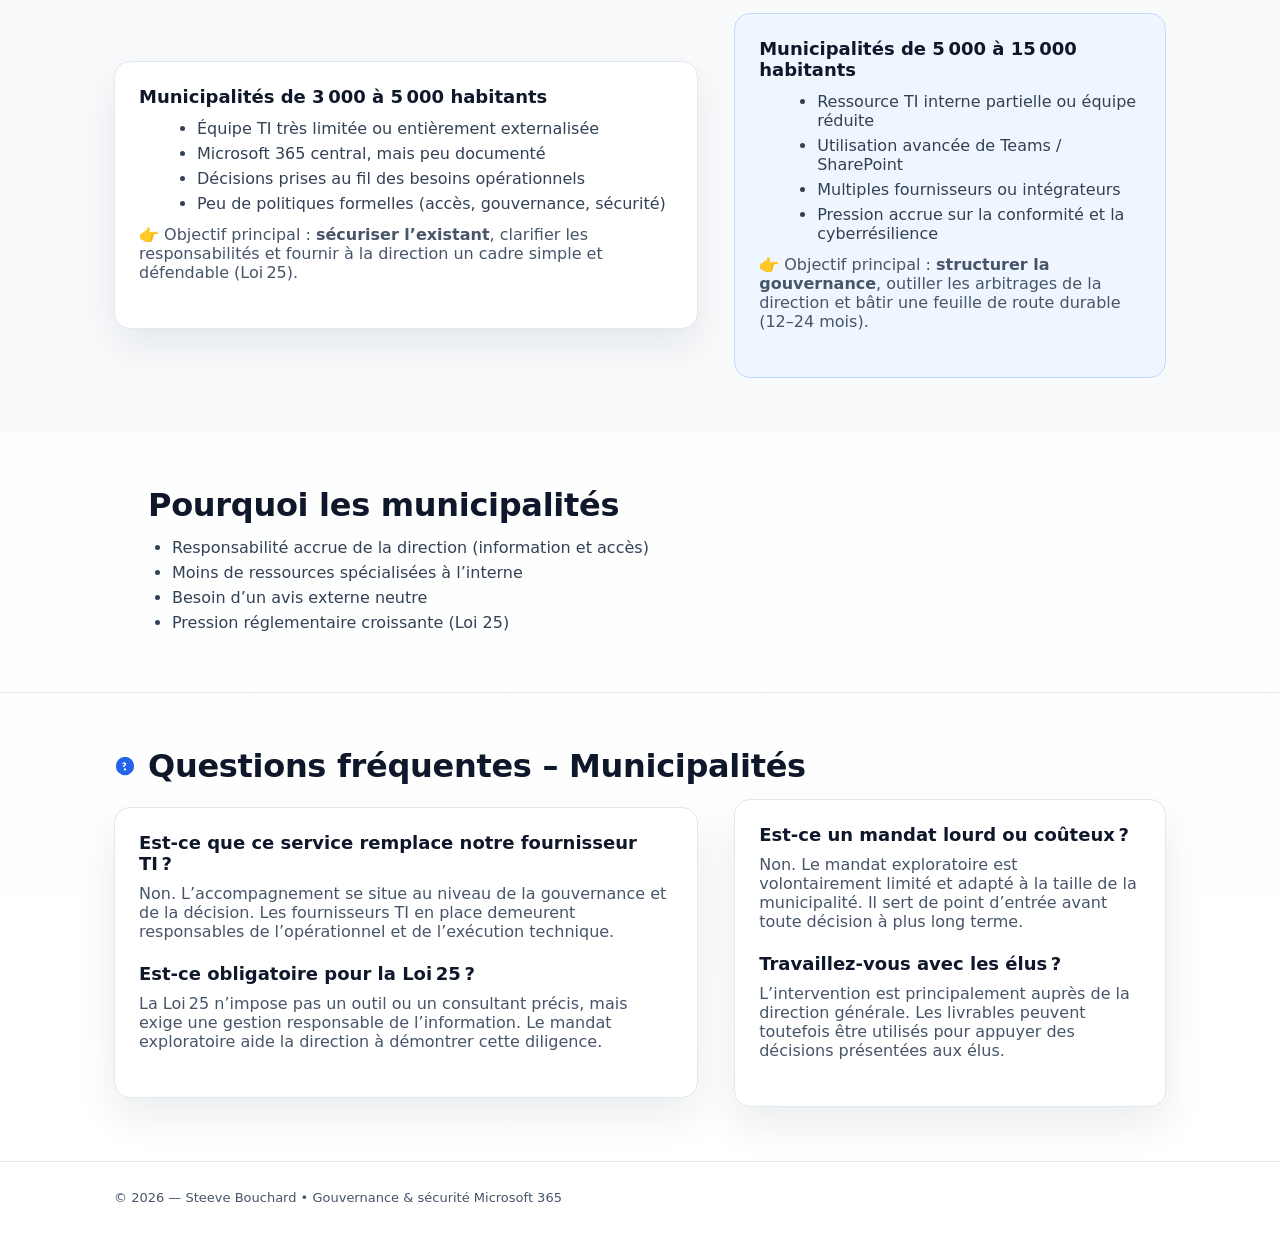
==== commit 58cc8e6e: "changements" ====
--- a/municipalites.html
+++ b/municipalites.html
@@ -12,9 +12,6 @@
   <!-- SEO local / sectoriel -->
   <meta name="keywords"
     content="gouvernance Microsoft 365 municipalité, sécurité M365 municipalités, Loi 25 municipalité, consultant Microsoft 365 municipal" />
-
-  <!-- Reprise du style principal -->
-  <link rel="stylesheet" href="/diagnostic/style.css" />
 
   <!-- Schema – Service municipal -->
   <script type="application/ld+json">
@@ -191,7 +188,7 @@
 		  <strong>proportionné, réaliste et utile à la direction</strong>.
 		</p>
 	
-    <div class="grid2">
+    <div class="grid2 equal">
 
       <!-- 3 000 – 5 000 -->
       <div class="card">
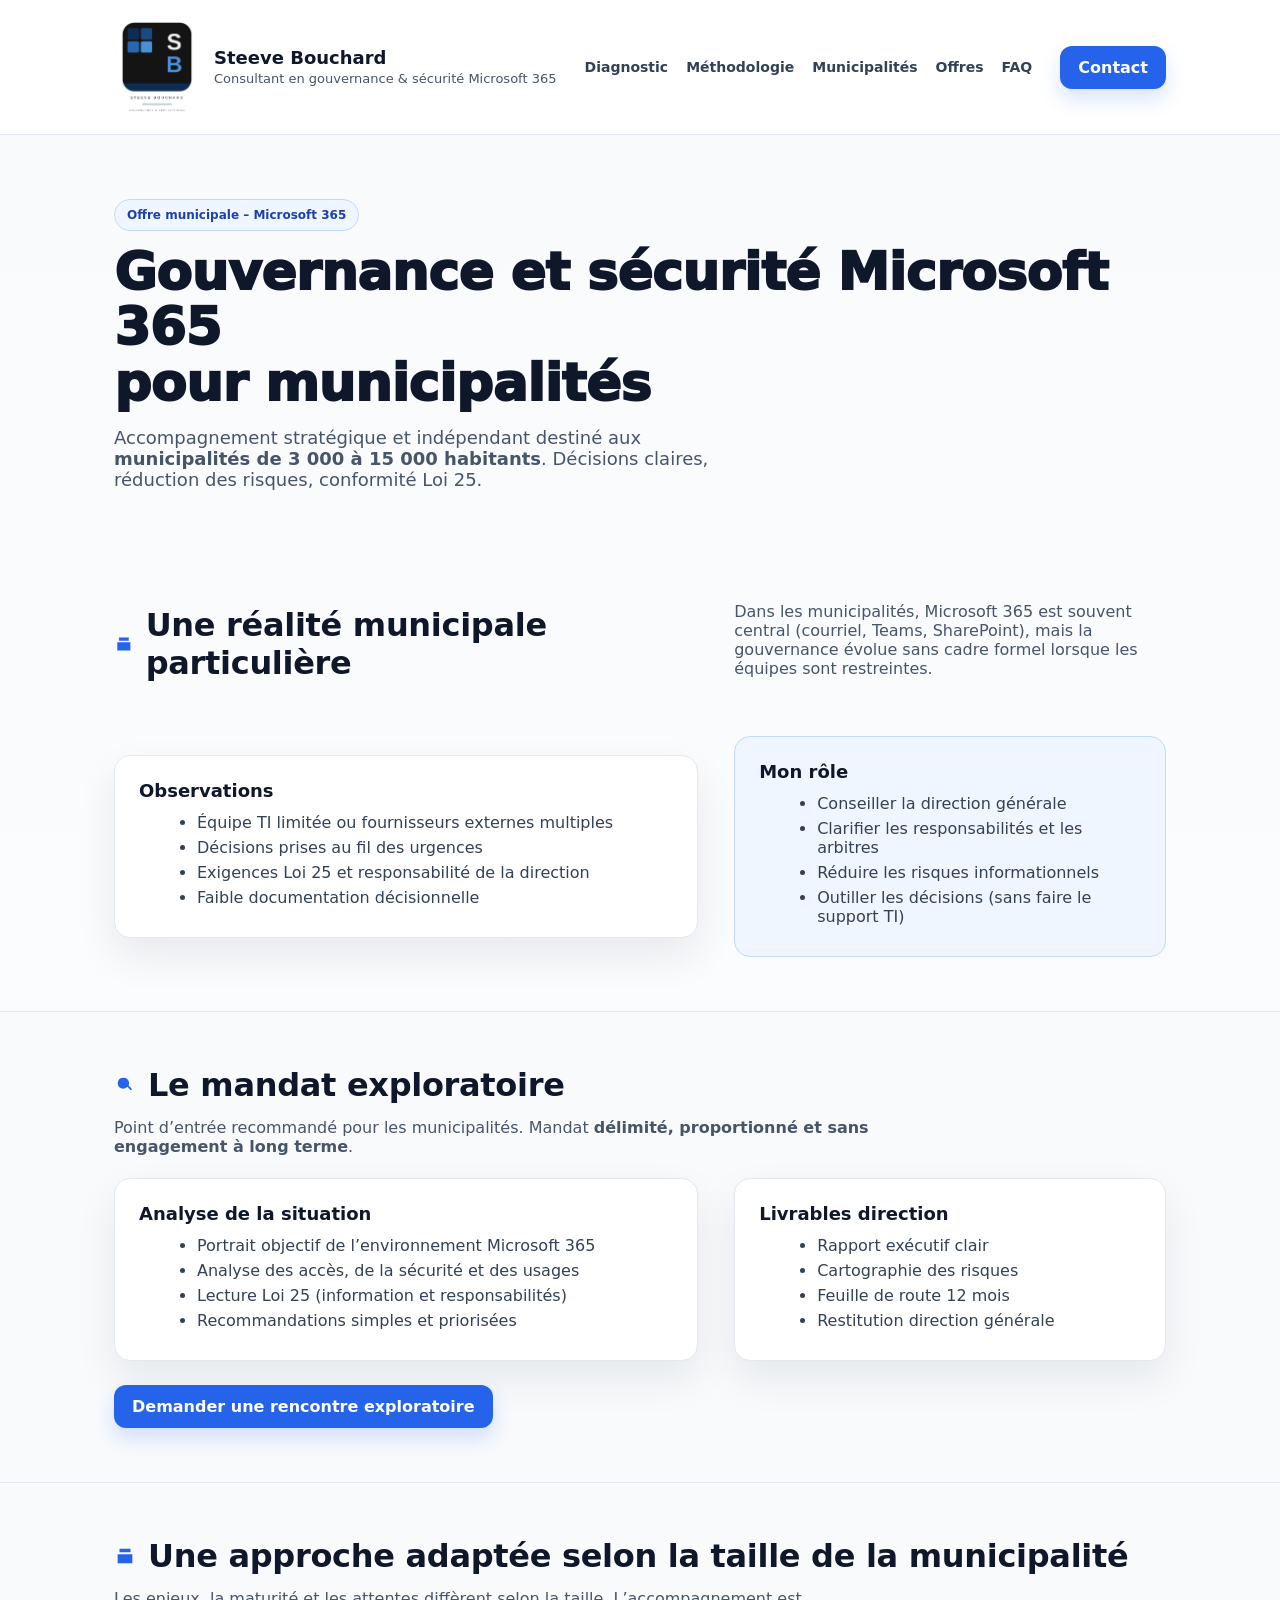
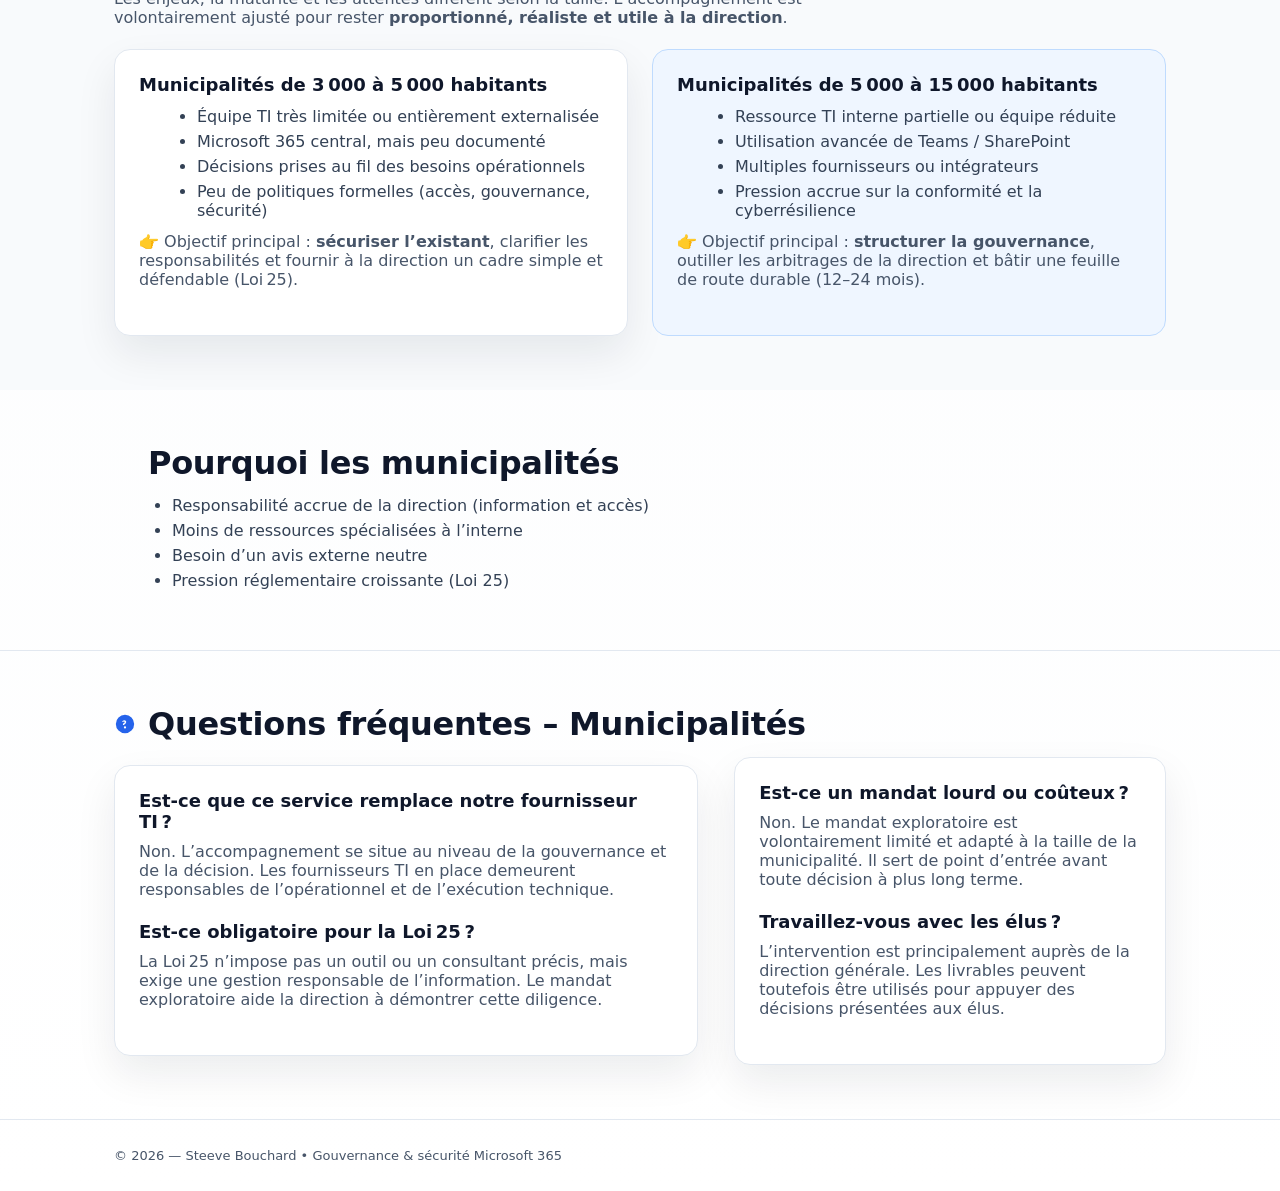
==== commit 9dbca72f: "Dernière version" ====
--- a/municipalites.html
+++ b/municipalites.html
@@ -93,21 +93,20 @@
 
 <section>
   <div class="container grid2">
-
+	<div class="section-title">
+	  <svg class="icon" viewBox="0 0 24 24" aria-hidden="true">
+		<path d="M4 10h16v10H4V10zm2-6h12v4H6V4z"/>
+	  </svg>
+	  <h2>Une réalité municipale particulière</h2>
+	</div>
+
+  <p class="sub">
+	Dans les municipalités, Microsoft 365 est souvent central
+	(courriel, Teams, SharePoint), mais la gouvernance évolue sans cadre
+	formel lorsque les équipes sont restreintes.
+  </p>
     <div class="card">
-      
-	<div class="section-title">
-      <svg class="icon" viewBox="0 0 24 24" aria-hidden="true">
-        <path d="M4 10h16v10H4V10zm2-6h12v4H6V4z"/>
-      </svg>
-      <h2>Une réalité municipale particulière</h2>
-    </div>
-
-      <p class="sub">
-        Dans les municipalités, Microsoft 365 est souvent central
-        (courriel, Teams, SharePoint), mais la gouvernance évolue sans cadre
-        formel lorsque les équipes sont restreintes.
-      </p>
+		<h3>Observations</h3>	
       <ul>
         <li>Équipe TI limitée ou fournisseurs externes multiples</li>
         <li>Décisions prises au fil des urgences</li>
--- a/assets/css/main.css
+++ b/assets/css/main.css
@@ -57,6 +57,22 @@
     .hint{font-size:12px;color:var(--muted);margin:0}
     .success{display:none;margin-top:10px;background:#ecfdf5;border:1px solid #a7f3d0;color:#065f46;border-radius:12px;padding:10px 12px;font-weight:800}
 
+	/* --- Grilles 50/50 (pour sections comparatives) --- */
+	.grid2.equal{
+	  grid-template-columns: repeat(2, minmax(0, 1fr));
+	  align-items: stretch;
+	}
+	.grid2.equal > .card{
+	  height: 100%;
+	}
+
+	/* Optionnel: réduire l’écart si tu trouves ça trop espacé */
+	.grid2.equal{
+	  gap: 24px;
+	}
+
+
+
     footer{padding:28px 0;border-top:1px solid var(--border);color:var(--muted);font-size:13px}
 
     @media (max-width: 900px){
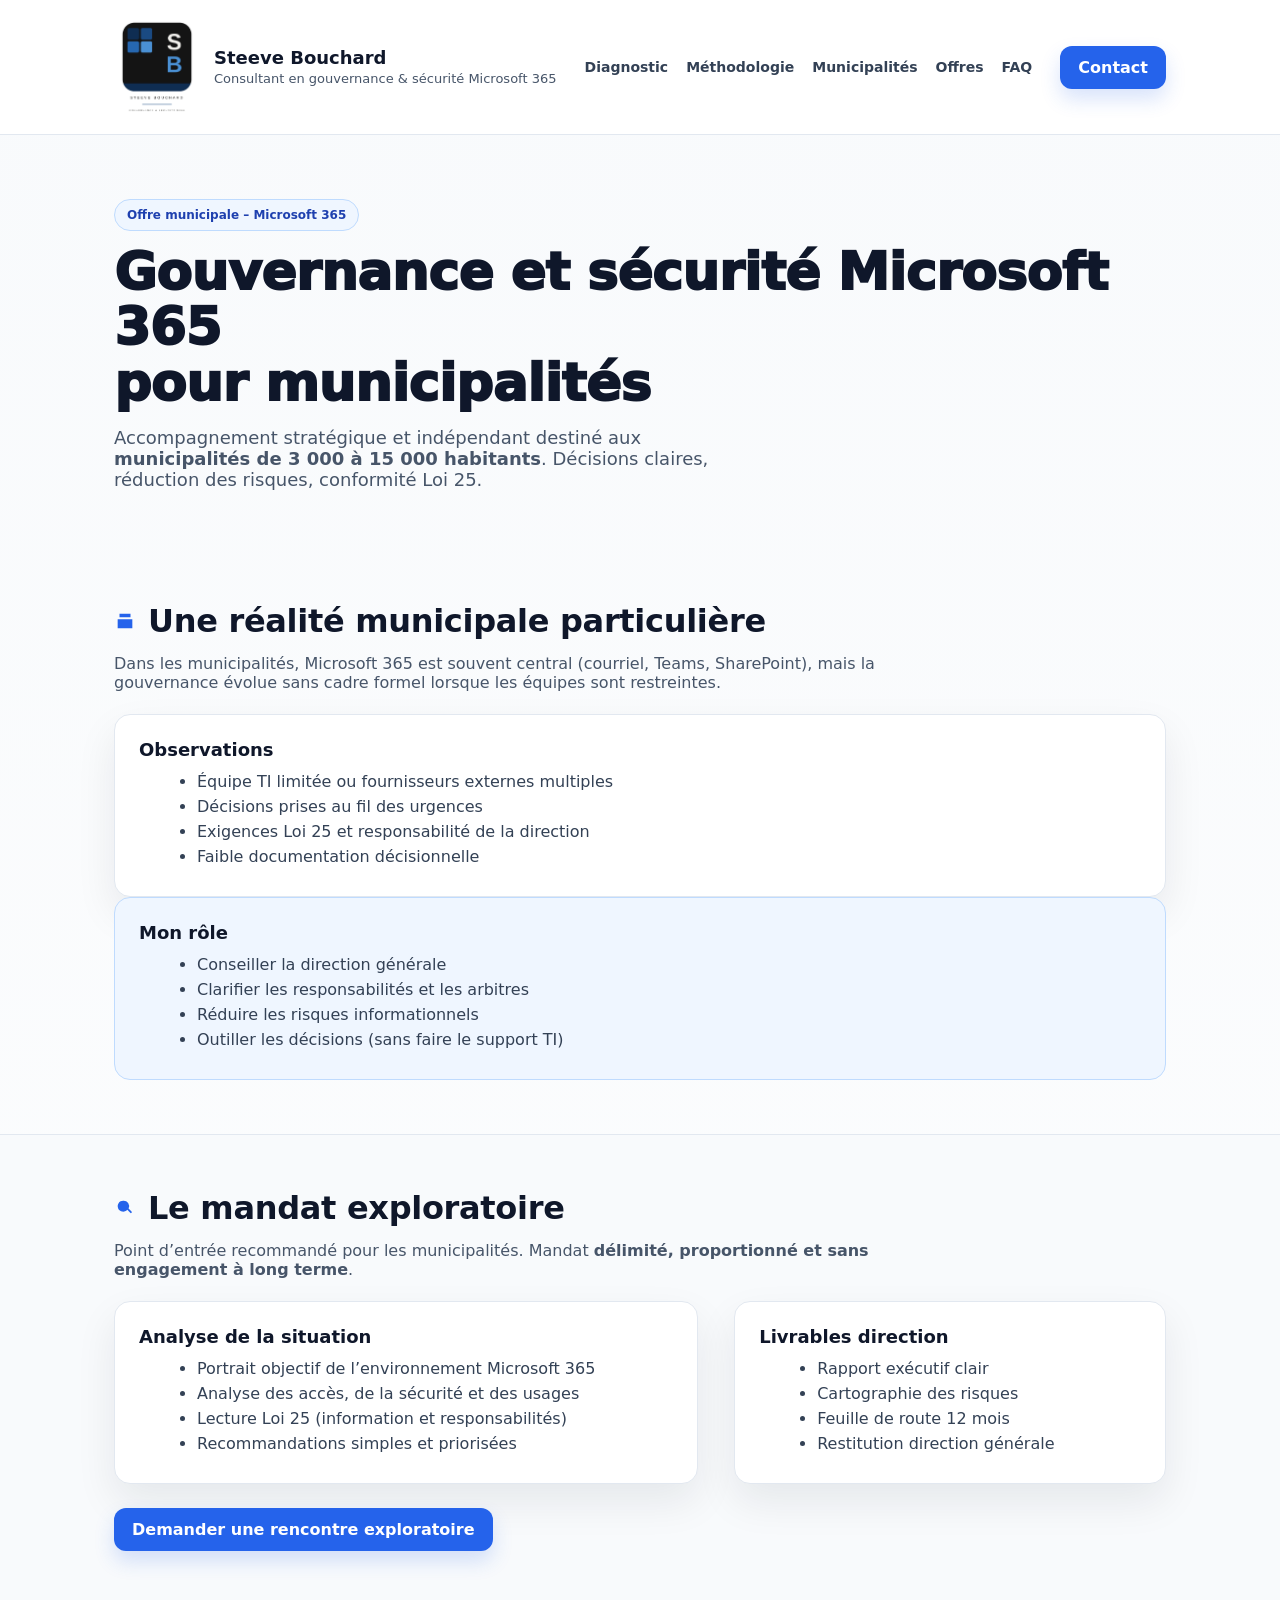
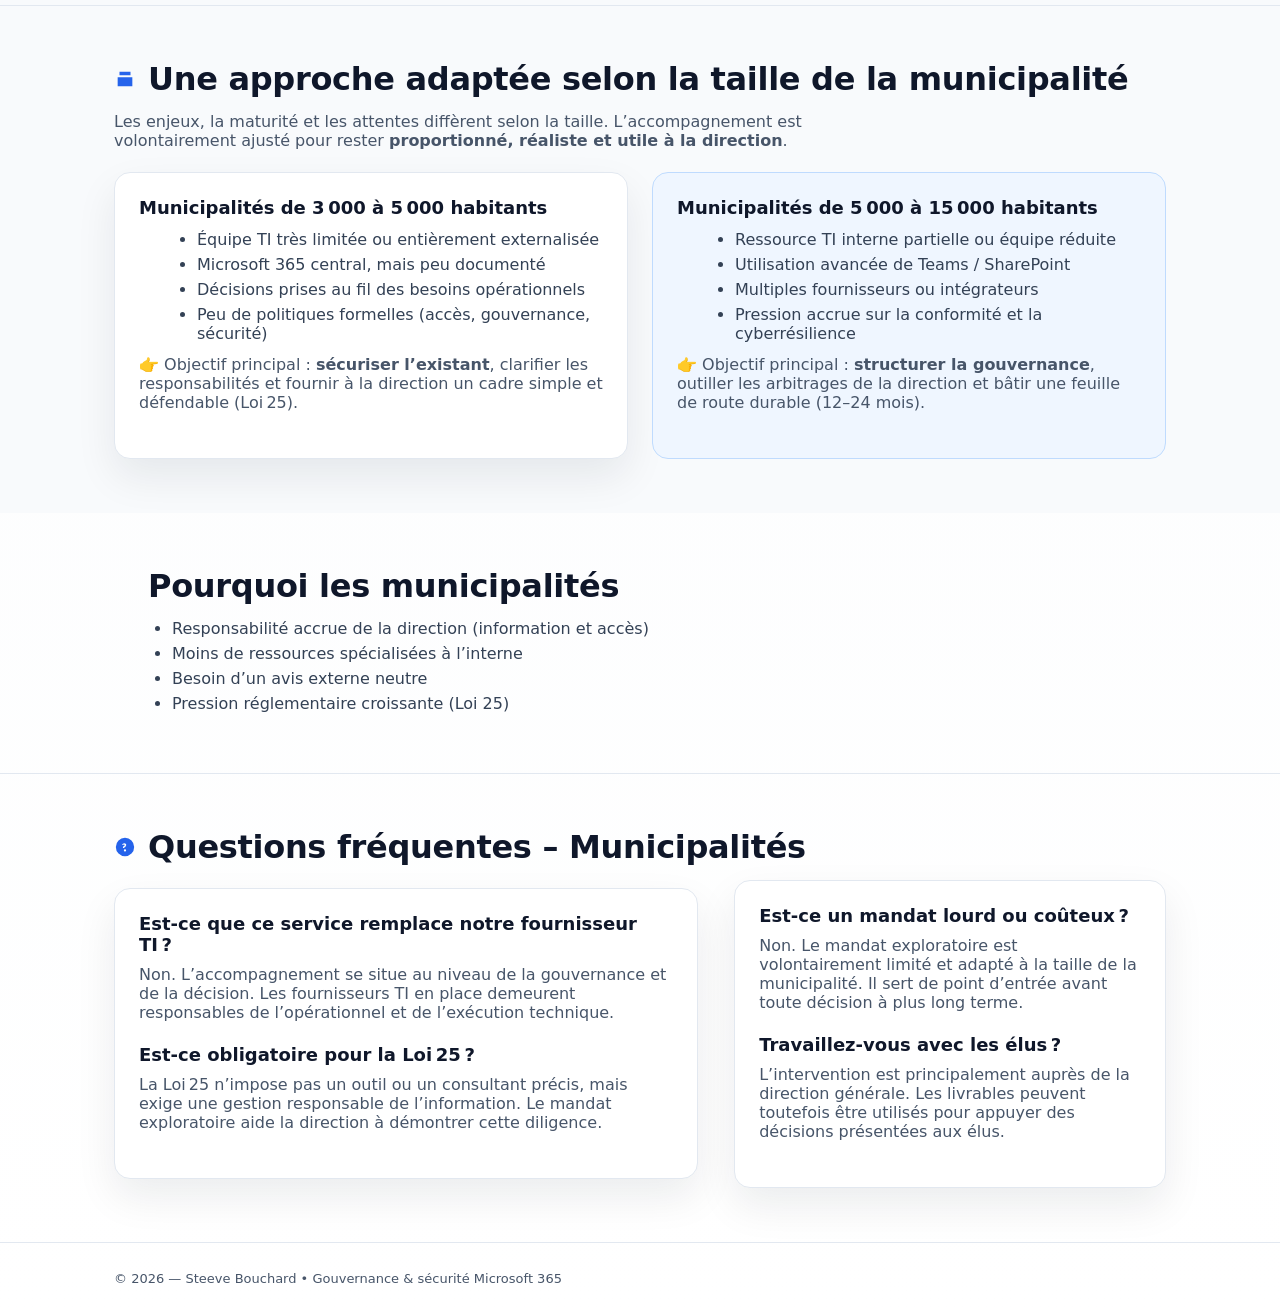
==== commit 2768db7c: "Avec les bons css" ====
--- a/municipalites.html
+++ b/municipalites.html
@@ -92,7 +92,7 @@
 </section>
 
 <section>
-  <div class="container grid2">
+  <div class="container">
 	<div class="section-title">
 	  <svg class="icon" viewBox="0 0 24 24" aria-hidden="true">
 		<path d="M4 10h16v10H4V10zm2-6h12v4H6V4z"/>
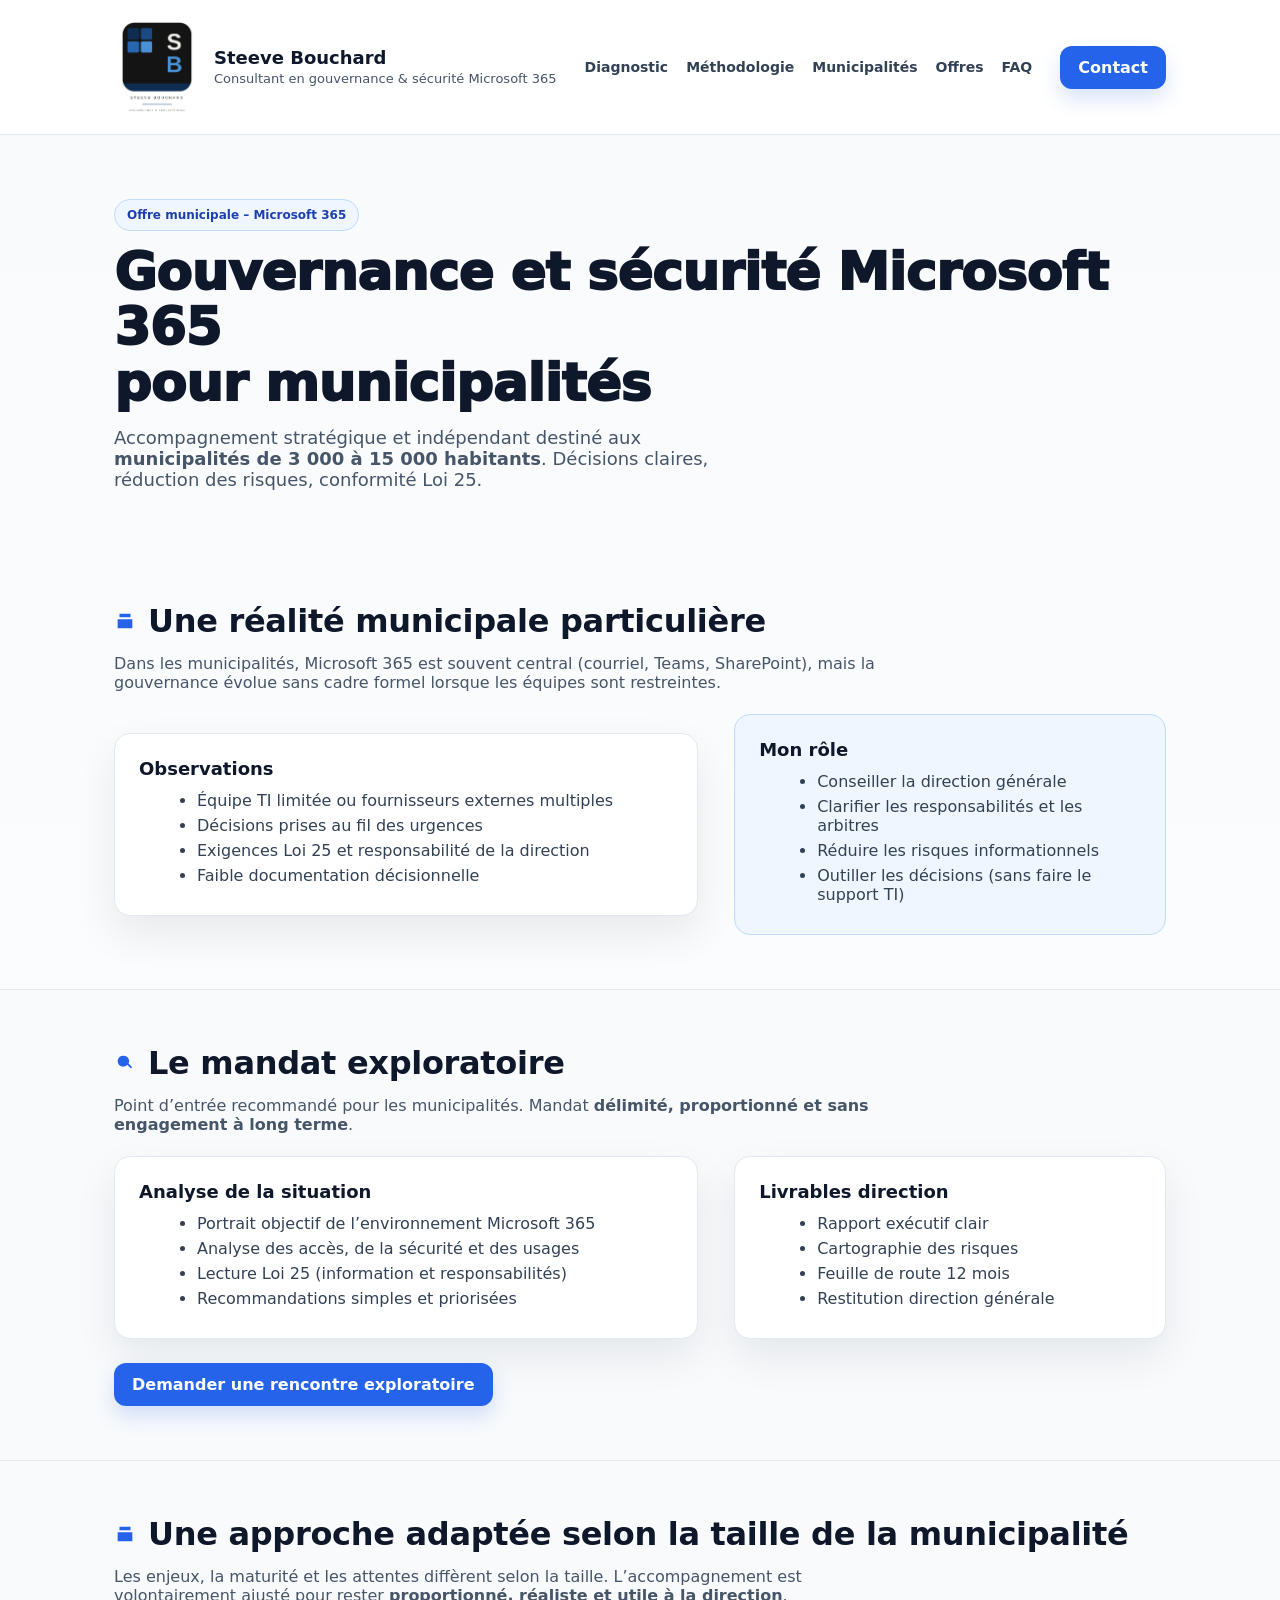
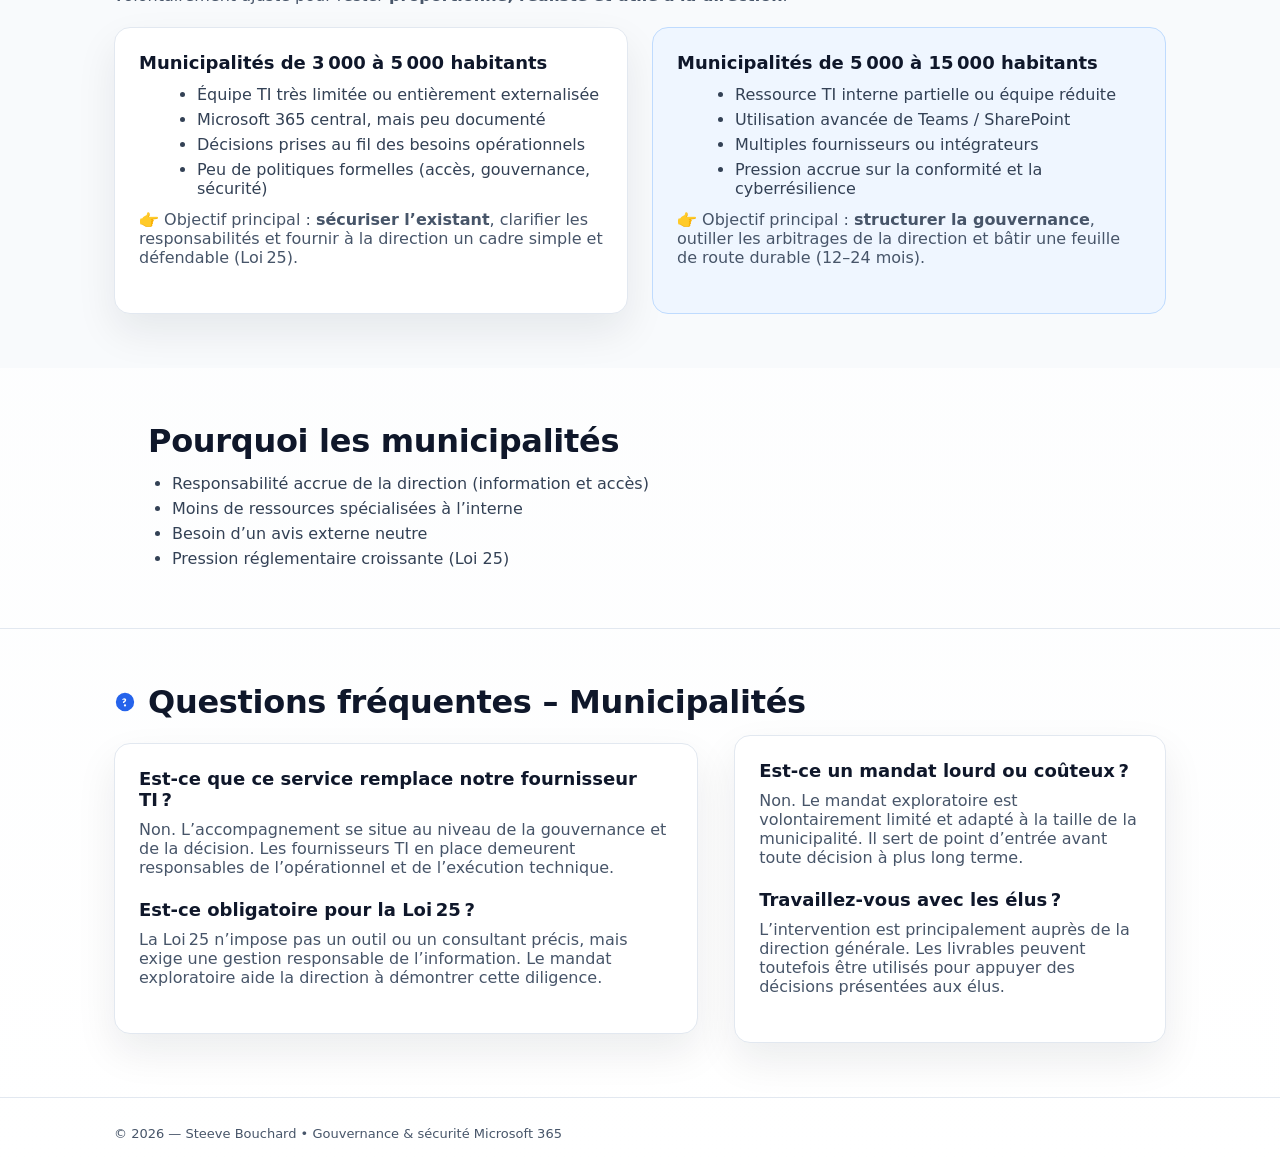
==== commit 7e8d4c7b: "Ajout grid2" ====
--- a/municipalites.html
+++ b/municipalites.html
@@ -105,6 +105,7 @@
 	(courriel, Teams, SharePoint), mais la gouvernance évolue sans cadre
 	formel lorsque les équipes sont restreintes.
   </p>
+  <div class="grid2">
     <div class="card">
 		<h3>Observations</h3>	
       <ul>
@@ -124,7 +125,7 @@
         <li>Outiller les décisions (sans faire le support TI)</li>
       </ul>
     </div>
-
+</div>
   </div>
 </section>
 
